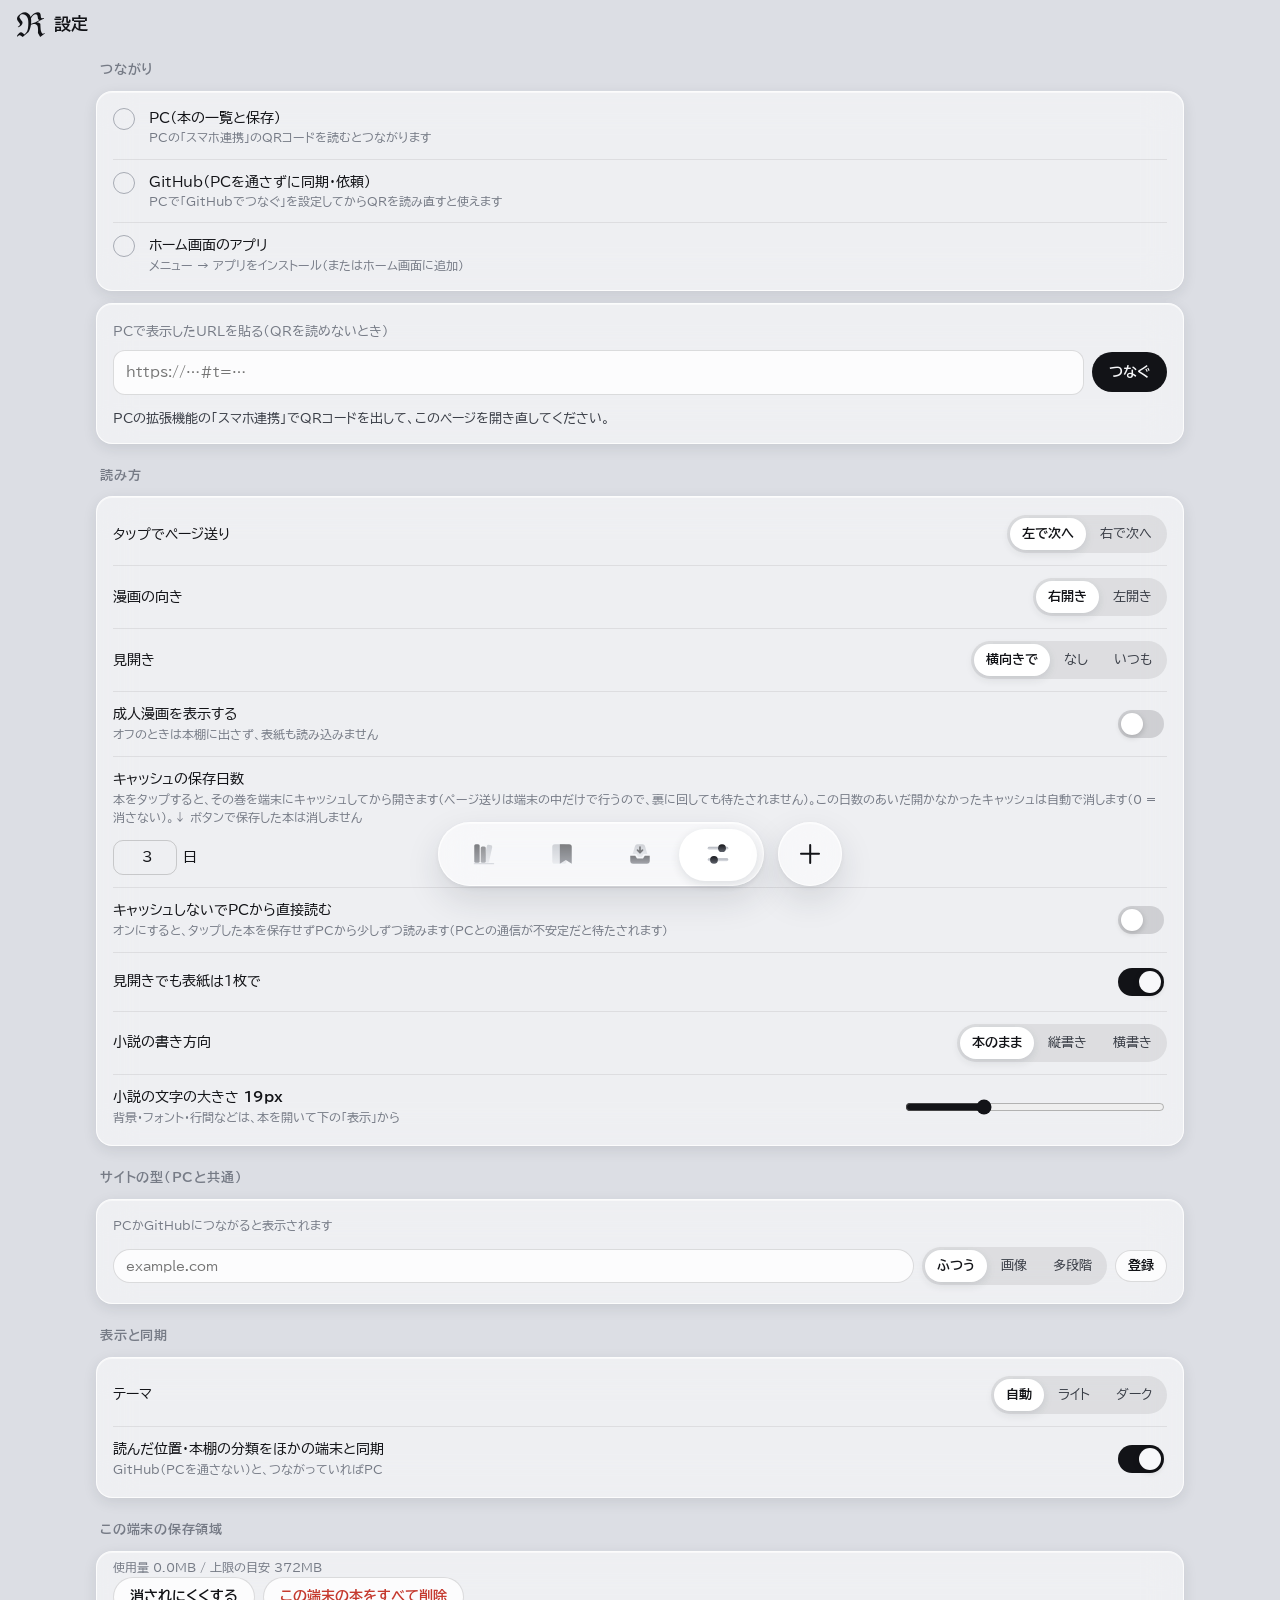
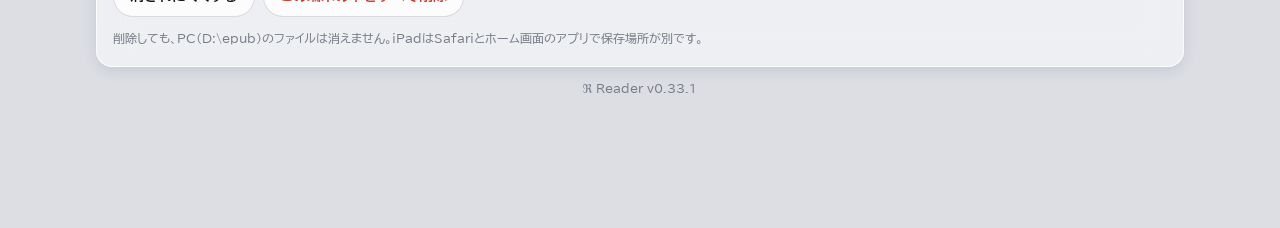
==== index.html @ 4dc04ee3 "SID Reader 0.33.1: index.html" ====
<!doctype html>
<html lang="ja">
<head>
  <meta charset="utf-8">
  <meta name="viewport" content="width=device-width,initial-scale=1,viewport-fit=cover">
  <meta name="theme-color" content="#eceef2" media="(prefers-color-scheme: light)">
  <meta name="theme-color" content="#0f1013" media="(prefers-color-scheme: dark)">
  <meta name="apple-mobile-web-app-capable" content="yes">
  <meta name="mobile-web-app-capable" content="yes">
  <meta name="apple-mobile-web-app-status-bar-style" content="default">
  <meta name="apple-mobile-web-app-title" content="ℜ">
  <title>ℜ Reader</title>
  <link rel="manifest" href="manifest.webmanifest">
  <link rel="icon" href="icon.svg" type="image/svg+xml">
  <link rel="apple-touch-icon" href="icon-180.png">
  <link rel="preconnect" href="https://fonts.googleapis.com">
  <link rel="preconnect" href="https://fonts.gstatic.com" crossorigin>
  <link rel="stylesheet" href="https://fonts.googleapis.com/css2?family=BIZ+UDPGothic:wght@400;700&display=swap">
  <link rel="stylesheet" href="app.css?v=0.33.1">
</head>
<body>
  <svg width="0" height="0" style="position:absolute" aria-hidden="true">
    <defs>
      <linearGradient id="gInk" x1="0" y1="0" x2="0" y2="1"><stop offset="0" style="stop-color:var(--ico-a)"/><stop offset="1" style="stop-color:var(--ico-b)"/></linearGradient>
      <linearGradient id="gSoft" x1="0" y1="0" x2="0" y2="1"><stop offset="0" style="stop-color:var(--ico-c)"/><stop offset="1" style="stop-color:var(--ico-d)"/></linearGradient>
      <symbol id="mark" viewBox="0 -40 860 760"><path transform="translate(0 686) scale(1 -1)" fill="currentColor" d="M676 463 547 388C502 381 453 359 432 348C435 382 435 418 435 451C435 464 431 507 430 512C452 550 471 576 496 600C513 618 540 628 565 628C583 628 599 617 607 601C616 585 622 567 623 548C625 523 632 486 639 479C649 469 663 464 676 463ZM826 74V90C806 82 772 69 767 69C755 69 748 81 741 91C729 111 721 132 714 154C705 181 701 285 698 351C672 373 647 388 596 388C631 416 684 445 719 463C746 477 777 493 806 504L799 517C787 515 774 513 761 513C722 513 717 527 714 541C710 558 711 575 709 591C706 615 702 642 687 660C673 677 651 686 629 686C569 686 516 654 474 612C456 594 438 573 422 553L418 548C409 573 397 597 382 615C352 652 309 686 263 686C170 686 104 624 80 600C52 572 29 542 29 502C29 464 47 440 70 412L101 369C107 361 114 352 114 342C114 327 109 315 99 303C86 287 68 271 50 261L65 250C97 266 134 287 156 312C174 332 188 355 188 384C188 394 181 411 175 422C165 439 146 462 135 476C120 493 99 524 99 536C99 558 101 578 117 593C140 616 156 623 196 623C243 623 288 590 314 551C353 494 354 414 354 367C354 320 350 274 344 228C339 197 334 166 320 138C301 100 273 72 238 48C224 63 210 76 192 89C178 99 156 106 144 106C121 106 104 92 88 78C61 55 43 25 27 0L38 -16C56 8 80 26 111 26C132 26 170 -5 192 -27C247 19 304 74 360 119C389 163 404 206 416 257C421 279 425 302 428 324C455 332 497 343 520 343C549 343 582 329 603 308C615 296 632 277 632 179C632 150 630 121 629 90L693 -27Z"/></symbol>
      <symbol id="i-shelf" viewBox="0 0 24 24"><rect x="13.2" y="3.6" width="5" height="16.4" rx="1.4" transform="rotate(12 15.7 11.8)" fill="url(#gSoft)"/><rect x="3" y="3" width="5" height="17" rx="1.4" fill="url(#gInk)"/><rect x="9" y="5" width="4.6" height="15" rx="1.4" fill="url(#gInk)" opacity=".82"/><rect x="2.5" y="20.2" width="19" height="1.6" rx=".8" fill="url(#gSoft)"/></symbol>
      <symbol id="i-cont" viewBox="0 0 24 24"><rect x="3" y="3" width="13" height="18" rx="2.4" fill="url(#gSoft)"/><path d="M10 3h8.6A2.4 2.4 0 0 1 21 5.4V21l-5.5-3.4L10 21z" fill="url(#gInk)"/></symbol>
      <symbol id="i-req" viewBox="0 0 24 24"><path d="M3 13.5h4.6l1.6 2.7h5.6l1.6-2.7H21v4.8A2.7 2.7 0 0 1 18.3 21H5.7A2.7 2.7 0 0 1 3 18.3z" fill="url(#gInk)"/><path d="M5.2 12 7.4 4.6A2.3 2.3 0 0 1 9.6 3h4.8a2.3 2.3 0 0 1 2.2 1.6l2.2 7.4h-3.5l-1.6 2.7h-3.4L8.7 12z" fill="url(#gSoft)"/><path d="M12 5.6v5.2m-2.3-2.3L12 10.8l2.3-2.3" style="stroke:var(--ico-a)" stroke-width="1.6" fill="none" stroke-linecap="round" stroke-linejoin="round"/></symbol>
      <symbol id="i-set" viewBox="0 0 24 24"><rect x="3" y="5.6" width="18" height="2.6" rx="1.3" fill="url(#gSoft)"/><rect x="3" y="15.8" width="18" height="2.6" rx="1.3" fill="url(#gSoft)"/><circle cx="15.5" cy="6.9" r="3.4" fill="url(#gInk)"/><circle cx="8.5" cy="17.1" r="3.4" fill="url(#gInk)"/></symbol>
      <symbol id="i-link" viewBox="0 0 24 24"><path d="M13.4 10.6a3.6 3.6 0 0 0-5.1 0l-3.2 3.2a3.6 3.6 0 0 0 5.1 5.1l1.2-1.2" style="stroke:var(--ico-b)" stroke-width="2.4" fill="none" stroke-linecap="round"/><path d="M10.6 13.4a3.6 3.6 0 0 0 5.1 0l3.2-3.2a3.6 3.6 0 0 0-5.1-5.1l-1.2 1.2" style="stroke:var(--ico-a)" stroke-width="2.4" fill="none" stroke-linecap="round"/></symbol>
      <symbol id="i-paste" viewBox="0 0 24 24"><rect x="4" y="4.5" width="16" height="17" rx="2.6" fill="url(#gSoft)"/><rect x="8" y="2.6" width="8" height="4" rx="1.4" fill="url(#gInk)"/><path d="M8.5 12h7M8.5 16h4.5" style="stroke:var(--ico-a)" stroke-width="1.8" stroke-linecap="round"/></symbol>
      <symbol id="i-file" viewBox="0 0 24 24"><path d="M6 2.8h7.5L19 8.3v10.5a2.4 2.4 0 0 1-2.4 2.4H6a2.4 2.4 0 0 1-2.4-2.4V5.2A2.4 2.4 0 0 1 6 2.8z" fill="url(#gSoft)"/><path d="M13.5 2.8V7a1.3 1.3 0 0 0 1.3 1.3H19z" fill="url(#gInk)"/><path d="M11.3 11.2v6m-2.6-2.6 2.6 2.6 2.6-2.6" style="stroke:var(--ico-a)" stroke-width="1.8" fill="none" stroke-linecap="round" stroke-linejoin="round"/></symbol>
      <symbol id="i-refresh" viewBox="0 0 24 24"><path d="M19.5 12a7.5 7.5 0 1 1-2.2-5.3" stroke="url(#gInk)" stroke-width="2.4" fill="none" stroke-linecap="round"/><path d="M20 3.6v5.2h-5.2z" fill="url(#gInk)"/></symbol>
      <symbol id="i-sync" viewBox="0 0 24 24"><path d="M4.5 10a7.6 7.6 0 0 1 13.4-3.2M19.5 14a7.6 7.6 0 0 1-13.4 3.2" stroke="url(#gInk)" stroke-width="2.2" fill="none" stroke-linecap="round"/><path d="M19.6 3.4v4.8h-4.8zM4.4 20.6v-4.8h4.8z" fill="url(#gSoft)"/></symbol>
      <symbol id="i-moon" viewBox="0 0 24 24"><path d="M20 14.6A8.4 8.4 0 0 1 9.4 4a8.4 8.4 0 1 0 10.6 10.6z" fill="url(#gInk)"/><circle cx="17.5" cy="5.5" r="1.4" fill="url(#gSoft)"/><circle cx="20.3" cy="9.3" r=".9" fill="url(#gSoft)"/></symbol>
      <symbol id="i-down" viewBox="0 0 24 24"><path d="M12 4v11m-4.5-4.5L12 15l4.5-4.5M5 19.5h14" stroke="currentColor" stroke-width="2" fill="none" stroke-linecap="round" stroke-linejoin="round"/></symbol>
      <symbol id="i-check" viewBox="0 0 24 24"><path d="m6 12.5 4 4 8-9" stroke="currentColor" stroke-width="2.2" fill="none" stroke-linecap="round" stroke-linejoin="round"/></symbol>
      <symbol id="i-trash" viewBox="0 0 24 24"><path d="M4.5 7h15M10 4h4M6.5 7l.9 12.1A2 2 0 0 0 9.4 21h5.2a2 2 0 0 0 2-1.9L17.5 7" stroke="currentColor" stroke-width="1.8" fill="none" stroke-linecap="round" stroke-linejoin="round"/></symbol>
      <symbol id="i-back" viewBox="0 0 24 24"><path d="M15 5 8 12l7 7" stroke="currentColor" stroke-width="2.2" fill="none" stroke-linecap="round" stroke-linejoin="round"/></symbol>
      <symbol id="i-x" viewBox="0 0 24 24"><path d="M6 6l12 12M18 6 6 18" stroke="currentColor" stroke-width="2.2" stroke-linecap="round"/></symbol>
      <symbol id="i-search" viewBox="0 0 24 24"><circle cx="10.5" cy="10.5" r="6" stroke="currentColor" stroke-width="2" fill="none"/><path d="m15 15 5 5" stroke="currentColor" stroke-width="2" stroke-linecap="round"/></symbol>
      <symbol id="i-up" viewBox="0 0 24 24"><path d="m6 14 6-6 6 6" stroke="currentColor" stroke-width="2.2" fill="none" stroke-linecap="round" stroke-linejoin="round"/></symbol>
      <symbol id="i-aa" viewBox="0 0 24 24"><path d="M3 18.5 8 5.5h1.6l5 13M4.9 14h7.8" stroke="currentColor" stroke-width="1.9" fill="none" stroke-linecap="round" stroke-linejoin="round"/><path d="M19 11.2c-2.2 0-3.4 1.2-3.4 2.9 0 1.6 1.1 2.6 2.7 2.6 1.1 0 1.9-.5 2.5-1.3v1.1M21 11.4v7" stroke="currentColor" stroke-width="1.7" fill="none" stroke-linecap="round"/></symbol>
      <symbol id="i-tag" viewBox="0 0 24 24"><path d="M3.5 12.3V4.8c0-.7.6-1.3 1.3-1.3h7.5l8.2 8.2a1.3 1.3 0 0 1 0 1.8l-7.3 7.3a1.3 1.3 0 0 1-1.8 0z" stroke="currentColor" stroke-width="1.8" fill="none" stroke-linejoin="round"/><circle cx="8.2" cy="8.2" r="1.6" fill="currentColor"/></symbol>
      <symbol id="i-dn" viewBox="0 0 24 24"><path d="m6 10 6 6 6-6" stroke="currentColor" stroke-width="2.2" fill="none" stroke-linecap="round" stroke-linejoin="round"/></symbol>
    </defs>
  </svg>

  <div class="backdrop" aria-hidden="true"></div>

  <header id="topbar" class="topbar">
    <div class="brand"><svg class="mark" aria-hidden="true"><use href="#mark"/></svg><span id="viewTitle">本棚</span></div>
    <label class="search glass" id="searchBox"><svg aria-hidden="true"><use href="#i-search"/></svg><input id="libFilter" type="search" placeholder="作品名でさがす" autocomplete="off"></label>
  </header>

  <main id="views">
    <section id="view-library" class="view">
      <div id="libNotice" class="notice hidden"></div>
      <div class="catTabs glass" id="shelfChips" role="tablist" aria-label="カテゴリ"></div>
      <div id="folderHead" class="folderHead hidden"><button id="folderBack" class="btn small" type="button"><svg><use href="#i-back"/></svg>戻る</button><div class="fhText"><small id="folderKind"></small><b id="folderName"></b></div></div>
      <div id="seriesGrid" class="libList"></div>
      <div id="libEmpty" class="empty hidden"></div>
    </section>

    <section id="view-continue" class="view hidden">
      <h2 class="h">続きを読む</h2>
      <div id="contList" class="contList"></div>
      <h2 class="h" id="savedHead">この端末に保存した本</h2>
      <div id="savedList" class="savedList"></div>
      <div id="storageInfo" class="muted small"></div>
    </section>

    <section id="view-requests" class="view hidden">
      <div id="pendingBox" class="notice hidden"></div>
      <ul id="reqList" class="reqList"></ul>
      <button id="reqAdd" class="btn primary wide" type="button">作品を追加</button>
    </section>

    <section id="view-settings" class="view hidden">
      <h2 class="h">つながり</h2>
      <ul id="connState" class="card list"></ul>
      <div class="card">
        <label class="field">PCで表示したURLを貼る（QRを読めないとき）
          <span class="row"><input id="tokenInput" type="text" autocomplete="off" spellcheck="false" placeholder="https://…#t=…"><button id="tokenSave" class="btn primary" type="button">つなぐ</button></span>
        </label>
        <div id="tokenMsg" class="msg"></div>
        <div id="homeAppBox" class="hidden">
          <p class="muted small" id="homeAppNote"></p>
          <div class="row wrap">
            <button id="pasteConnect" class="btn primary hidden" type="button">コピーしたURLでつなぐ</button>
            <button id="copyPairUrl" class="btn hidden" type="button">ホーム画面アプリ用のURLをコピー</button>
          </div>
        </div>
      </div>
      <h2 class="h">読み方</h2>
      <div class="card">
        <div class="setRow"><span>タップでページ送り</span><div class="seg" data-pref="tap"><button data-v="left" type="button">左で次へ</button><button data-v="right" type="button">右で次へ</button></div></div>
        <div class="setRow"><span>漫画の向き</span><div class="seg" data-pref="dir"><button data-v="rtl" type="button">右開き</button><button data-v="ltr" type="button">左開き</button></div></div>
        <div class="setRow"><span>見開き</span><div class="seg" data-pref="spread"><button data-v="auto" type="button">横向きで</button><button data-v="off" type="button">なし</button><button data-v="on" type="button">いつも</button></div></div>
        <label class="setRow"><span>成人漫画を表示する<small>オフのときは本棚に出さず、表紙も読み込みません</small></span><input id="prefShowAdult" type="checkbox" class="toggle"></label>
        <label class="setRow"><span>キャッシュの保存日数 <small>本をタップすると、その巻を端末にキャッシュしてから開きます（ページ送りは端末の中だけで行うので、裏に回しても待たされません）。この日数のあいだ開かなかったキャッシュは自動で消します（0 = 消さない）。↓ ボタンで保存した本は消しません</small></span><span class="numIn"><input id="prefCacheDays" type="number" min="0" max="365" step="1" inputmode="numeric"> 日</span></label>
        <label class="setRow"><span>キャッシュしないでPCから直接読む<small>オンにすると、タップした本を保存せずPCから少しずつ読みます（PCとの通信が不安定だと待たされます）</small></span><input id="prefStream" type="checkbox" class="toggle"></label>
        <label class="setRow"><span>見開きでも表紙は1枚で</span><input id="prefCoverSingle" type="checkbox" class="toggle"></label>
        <div class="setRow"><span>小説の書き方向</span><div class="seg" data-pref="wm"><button data-v="auto" type="button">本のまま</button><button data-v="vertical" type="button">縦書き</button><button data-v="horizontal" type="button">横書き</button></div></div>
        <label class="setRow"><span>小説の文字の大きさ <b id="fontSizeVal"></b><small>背景・フォント・行間などは、本を開いて下の「表示」から</small></span><input id="prefFont" type="range" min="12" max="36" step="1"></label>
      </div>
      <h2 class="h">サイトの型（PCと共通）</h2>
      <div class="card" id="siteModesCard">
        <div id="siteModesList" class="siteModesList muted small">PCかGitHubにつながると表示されます</div>
        <div class="row smAdd">
          <input id="smHost" type="text" class="folderInput" placeholder="example.com" autocomplete="off" spellcheck="false">
          <div class="seg" id="smNew"><button data-v="normal" type="button" class="on">ふつう</button><button data-v="gallery" type="button">画像</button><button data-v="chain" type="button">多段階</button></div>
          <button id="smAdd" class="btn small" type="button">登録</button>
        </div>
      </div>
      <h2 class="h">表示と同期</h2>
      <div class="card">
        <div class="setRow"><span>テーマ</span><div class="seg" data-pref="theme"><button data-v="auto" type="button">自動</button><button data-v="light" type="button">ライト</button><button data-v="dark" type="button">ダーク</button></div></div>
        <label class="setRow"><span>読んだ位置・本棚の分類をほかの端末と同期<small>GitHub（PCを通さない）と、つながっていればPC</small></span><input id="prefSync" type="checkbox" class="toggle"></label>
      </div>
      <h2 class="h">この端末の保存領域</h2>
      <div class="card">
        <div id="storageDetail" class="muted small"></div>
        <div id="nativeStorage" class="muted small hidden"></div>
        <div class="row wrap">
          <button id="persistBtn" class="btn" type="button">消されにくくする</button>
          <button id="installBtn" class="btn hidden" type="button">アプリにする</button>
          <button id="clearAll" class="btn danger" type="button">この端末の本をすべて削除</button>
        </div>
        <p class="muted small">削除しても、PC（D:\epub）のファイルは消えません。iPadはSafariとホーム画面のアプリで保存場所が別です。</p>
      </div>
      <p id="appVersion" class="muted small center"></p>
    </section>
  </main>

  <nav id="dock" class="dock" aria-label="画面">
    <div class="pill glass" id="pill">
      <span class="pillInd" id="pillInd" aria-hidden="true"></span>
      <button class="tab" data-view="library" type="button" aria-label="本棚" title="本棚"><svg><use href="#i-shelf"/></svg></button>
      <button class="tab" data-view="continue" type="button" aria-label="続き" title="続き"><svg><use href="#i-cont"/></svg></button>
      <button class="tab" data-view="requests" type="button" aria-label="依頼" title="依頼"><svg><use href="#i-req"/></svg><i class="dot hidden" id="reqDot"></i></button>
      <button class="tab" data-view="settings" type="button" aria-label="設定" title="設定"><svg><use href="#i-set"/></svg><i class="dot warn hidden" id="setDot"></i></button>
    </div>
    <div class="fabWrap">
      <div id="fabMenu" class="fabMenu glass" aria-hidden="true">
        <button data-act="add" type="button"><svg><use href="#i-link"/></svg><span>URLで追加</span></button>
        <button data-act="paste" type="button"><svg><use href="#i-paste"/></svg><span>貼り付け</span></button>
        <button data-act="file" type="button"><svg><use href="#i-file"/></svg><span>ファイル</span></button>
        <button data-act="reload" type="button"><svg><use href="#i-refresh"/></svg><span>一覧を更新</span></button>
        <button data-act="sync" type="button"><svg><use href="#i-sync"/></svg><span>今すぐ同期</span></button>
        <button data-act="theme" type="button"><svg><use href="#i-moon"/></svg><span>ダーク</span></button>
      </div>
      <button id="fab" class="fab glass" type="button" aria-label="メニュー" aria-expanded="false"><span class="plus" aria-hidden="true"></span></button>
    </div>
  </nav>
  <input id="importFile" type="file" accept=".epub,application/epub+zip" multiple hidden>

  <!-- 作品の詳細 / 追加（下から出るシート） -->
  <div id="scrim" class="scrim hidden"></div>
  <section id="seriesSheet" class="sheet glass hidden" aria-modal="true" role="dialog" aria-labelledby="ssTitle">
    <div class="grab" aria-hidden="true"></div>
    <div class="ssHead">
      <div class="ssCover" id="ssCover"></div>
      <div class="ssInfo">
        <div class="ssShelf" id="ssShelf"></div>
        <h3 id="ssTitle"></h3>
        <div class="muted small" id="ssMeta"></div>
        <div class="row wrap">
          <button id="ssSaveAll" class="btn primary small" type="button"><svg><use href="#i-down"/></svg>全部保存</button>
          <button id="ssDelAll" class="btn small" type="button"><svg><use href="#i-trash"/></svg>端末から削除</button>
          <button id="ssMetaBtn" class="btn small" type="button"><svg><use href="#i-tag"/></svg>分類</button>
        </div>
      </div>
      <button class="iconBtn sheetClose" type="button" aria-label="閉じる"><svg><use href="#i-x"/></svg></button>
    </div>
    <ul id="ssList" class="volList"></ul>
  </section>

  <!-- v0.24: 分類（長押しで出る） -->
  <section id="metaSheet" class="sheet glass hidden" aria-modal="true" role="dialog" aria-labelledby="msTitle">
    <div class="grab" aria-hidden="true"></div>
    <div class="sheetHead"><div class="msHead"><h3 id="msTitle"></h3><small id="msSub" class="muted"></small></div><button class="iconBtn sheetClose" type="button" aria-label="閉じる"><svg><use href="#i-x"/></svg></button></div>
    <div class="addBody">
      <div class="field">カテゴリ（押すとすぐ移します）
        <div class="seg wide catSeg" id="msCat">
          <button data-v="manga" type="button">漫画</button><button data-v="novel" type="button">小説</button><button data-v="amanga" type="button">成人漫画</button><button data-v="anovel" type="button">成人小説</button><button data-v="none" type="button">未分類</button>
        </div>
      </div>
      <label class="field">シリーズ（同じ名前の作品を1つにまとめます）
        <span class="row"><input id="msSeries" type="text" list="dlSeries" autocomplete="off"><button id="msSeriesClr" class="btn small" type="button">外す</button></span>
      </label>
      <label class="field">作者（シリーズ以外の本を作者でまとめます）
        <span class="row"><input id="msAuthor" type="text" list="dlAuthor" autocomplete="off"><button id="msAuthorClr" class="btn small" type="button">外す</button></span>
      </label>
      <div class="row wrap msActs" id="msActs"></div>
    </div>
    <div class="sheetFoot"><button id="msDone" class="btn primary grow" type="button">完了</button></div>
  </section>
  <datalist id="dlSeries"></datalist><datalist id="dlAuthor"></datalist>
  <div id="selBar" class="selBar glass hidden">
    <span id="selCount" class="grow"></span>
    <button id="selAll" class="btn small" type="button">このタブを全部</button>
    <button id="selApply" class="btn small primary" type="button">分類する</button>
    <button id="selCancel" class="iconBtn" type="button" aria-label="やめる"><svg><use href="#i-x"/></svg></button>
  </div>

  <section id="addSheet" class="sheet glass hidden" aria-modal="true" role="dialog" aria-labelledby="addTitle">
    <div class="grab" aria-hidden="true"></div>
    <div class="sheetHead"><h3 id="addTitle">作品を追加</h3><button class="iconBtn sheetClose" type="button" aria-label="閉じる"><svg><use href="#i-x"/></svg></button></div>
    <div class="addBody">
      <div class="field">一覧ページのURL
        <div class="row"><textarea id="addUrl" rows="2" placeholder="https://…（共有された文章のままでも大丈夫）"></textarea></div>
        <div class="row"><button id="pasteBtn" class="btn small" type="button"><svg><use href="#i-paste"/></svg>貼り付け</button><span class="grow"></span><span id="addConn" class="muted small"></span></div>
      </div>
      <div class="field">サイトの型
        <div class="seg wide" id="modeSeg">
          <button data-v="" type="button" class="on">自動<em>登録どおり</em></button>
          <button data-v="normal" type="button">ふつう<em>一覧→話</em></button>
          <button data-v="gallery" type="button">画像ページ<em>1冊に</em></button>
          <button data-v="chain" type="button">多段階<em>話→押す…</em></button>
        </div>
        <div class="muted small" id="modeHint">サイトごとに登録した型を使います（登録が無ければふつう）。</div>
        <label class="row small hidden" id="rememberRow"><input id="rememberMode" type="checkbox" class="toggle"><span>このサイトの型として覚える</span></label>
      </div>
      <label class="field">表紙の画像URL（任意）
        <input id="addCoverUrl" type="text" inputmode="url" autocomplete="off" spellcheck="false" placeholder="https://…（空欄なら一覧の画像か1ページ目）">
      </label>
      <div class="field">送り先
        <div class="row wrap">
          <label class="chip check"><input id="addKindle" type="checkbox"><span>Send to Kindle</span></label>
          <label class="chip check"><input id="addDrive" type="checkbox"><span>Google ドライブ</span></label>
        </div>
      </div>
      <div id="pickBox" class="pickBox hidden">
        <div class="pickHead">
          <input id="pickTitle" type="text" class="titleInput" aria-label="作品名">
          <input id="pickAuthor" type="text" class="authorInput" aria-label="作者" placeholder="作者（ページから読みます・直せます）">
          <div class="pickStats" id="pickStats"></div>
          <div class="row wrap hidden" id="galMethodRow">
            <span class="muted small">取り方</span>
            <select id="pickGalMethod" class="selSmall">
              <option value="">PCの設定どおり</option>
              <option value="open">1ページずつ開く（確実）</option>
              <option value="fetch">ページを開かずに読む（速い）</option>
              <option value="next">1ページ目から「次へ」で進む</option>
              <option value="tap">1ページ目から右タップで次々に（速い）</option>
            </select>
          </div>
          <div class="row wrap decRow" id="decRow">
            <span class="muted small">小数話</span>
            <div class="seg" id="decSeg"><button data-v="default" type="button" class="on">既定</button><button data-v="integer" type="button">整数話だけ</button><button data-v="all" type="button">含める</button></div>
          </div>
          <div class="row wrap">
            <button class="btn small" data-sel="new" type="button">新しい話だけ</button>
            <button class="btn small" data-sel="all" type="button" title="押すたびに 全部選ぶ ⇔ 全部外す">すべて</button>
            <button class="btn small" id="pickRange" type="button" title="選びたい範囲のいちばん上といちばん下をチェックしてから押すと、その間も全部選びます">間も選ぶ</button>
          </div>
        </div>
        <ol id="pickList" class="pickList"></ol>
      </div>
      <div id="addMsg" class="msg"></div>
    </div>
    <div class="sheetFoot">
      <button id="previewBtn" class="btn" type="button">話を選ぶ</button>
      <button id="addSubmit" class="btn primary grow" type="button">PCへ送る</button>
    </div>
  </section>

  <div id="reader" class="reader hidden" aria-hidden="true">
    <div id="stage" class="stage">
      <img id="pgA" alt="" draggable="false">
      <img id="pgB" alt="" draggable="false">
    </div>
    <iframe id="textFrame" class="textFrame hidden" title="本文" sandbox="allow-same-origin"></iframe>
    <div id="tapLayer" class="tapLayer"></div>
    <div id="rLoading" class="rLoading hidden"><span class="spin"></span></div>
    <div id="rTop" class="rbar rTop glass hidden">
      <button id="rBack" class="iconBtn" type="button" aria-label="本棚へ"><svg><use href="#i-back"/></svg></button>
      <div class="rTitle" id="rTitle"></div>
      <div class="rPage" id="rPage"></div>
    </div>
    <div id="rBottom" class="rbar rBottom glass hidden">
      <input id="rSlider" type="range" min="1" max="1" value="1" aria-label="ページ">
      <div class="rTools">
        <button id="rSpread" class="rTool" type="button">見開き</button>
        <button id="rDir" class="rTool" type="button">右開き</button>
        <button id="rWm" class="rTool hidden" type="button">縦書き</button>
        <button id="rAa" class="rTool strong" type="button" aria-expanded="false"><svg><use href="#i-aa"/></svg><span>表示</span></button>
        <button id="rFull" class="rTool" type="button">全画面</button>
      </div>
    </div>
    <!-- v0.24: 表示の設定（小説: 背景・フォント・文字の大きさ・行間・余白・書き方向 ／ 漫画: 見開き・向き・背景） -->
    <div id="rPanel" class="rPanel glass hidden" role="dialog" aria-label="表示の設定">
      <div class="rpSec textOnly">
        <div class="rpLbl">背景</div>
        <div class="swatches" id="rpBg"></div>
      </div>
      <div class="rpSec textOnly">
        <div class="rpLbl">フォント</div>
        <div class="fontList" id="rpFont"></div>
      </div>
      <div class="rpSec textOnly">
        <div class="rpRow"><span class="rpLbl">文字の大きさ</span><b id="rpSizeV"></b></div>
        <div class="rpSlide"><span class="aS">A</span><input id="rpSize" type="range" min="12" max="36" step="1"><span class="aL">A</span></div>
      </div>
      <div class="rpSec textOnly">
        <div class="rpRow"><span class="rpLbl">行間</span><b id="rpLhV"></b></div>
        <input id="rpLh" type="range" min="1.3" max="2.6" step="0.05">
      </div>
      <div class="rpSec textOnly">
        <div class="rpRow"><span class="rpLbl">余白</span><b id="rpPadV"></b></div>
        <input id="rpPad" type="range" min="0.3" max="2.4" step="0.1">
      </div>
      <div class="rpSec textOnly">
        <div class="rpLbl">書き方向</div>
        <div class="seg wide" id="rpWm"><button data-v="auto" type="button">本のまま</button><button data-v="vertical" type="button">縦書き</button><button data-v="horizontal" type="button">横書き</button></div>
      </div>
      <div class="rpSec textOnly">
        <div class="rpRow"><span class="rpLbl">文字の太さ</span><div class="seg" id="rpWeight"><button data-v="300" type="button">細</button><button data-v="400" type="button">標準</button><button data-v="600" type="button">太</button></div></div>
        <label class="rpRow"><span class="rpLbl">両端そろえ</span><input id="rpJustify" type="checkbox" class="toggle"></label>
        <label class="rpRow"><span class="rpLbl">本のフォント・色を使わない</span><input id="rpOverride" type="checkbox" class="toggle"></label>
      </div>
      <div class="rpSec mangaOnly">
        <div class="rpLbl">見開き</div>
        <div class="seg wide" id="rpSpread"><button data-v="auto" type="button">横向きで</button><button data-v="off" type="button">なし</button><button data-v="on" type="button">いつも</button></div>
      </div>
      <div class="rpSec mangaOnly">
        <div class="rpLbl">ページの向き</div>
        <div class="seg wide" id="rpDir"><button data-v="rtl" type="button">右開き（日本の漫画）</button><button data-v="ltr" type="button">左開き</button></div>
      </div>
      <div class="rpSec mangaOnly">
        <div class="rpLbl">まわりの色</div>
        <div class="seg wide" id="rpMbg"><button data-v="auto" type="button">テーマ</button><button data-v="black" type="button">黒</button><button data-v="white" type="button">白</button></div>
      </div>
      <div class="rpSec">
        <div class="rpLbl">タップで次へ</div>
        <div class="seg wide" id="rpTap"><button data-v="left" type="button">左をタップ</button><button data-v="right" type="button">右をタップ</button></div>
      </div>
    </div>
  </div>

  <div id="dlOverlay" class="dlOverlay hidden" role="dialog" aria-label="読み込み中">
    <div class="dlBox glass">
      <div class="dlHead">端末に読み込んでいます</div>
      <div id="dlOvTitle" class="dlTitle"></div>
      <div class="dlTrack"><i id="dlOvBar"></i></div>
      <div class="dlFoot"><span id="dlOvPct">0%</span><button id="dlOvClose" class="btn" type="button">裏で続ける</button></div>
    </div>
  </div>
  <div id="toast" class="toast glass hidden" role="status" aria-live="polite"></div>
  <script src="app.js?v=0.33.1"></script>
</body>
</html>
---- app.css ----
/* ℜ Reader v0.21 — ガラスの質感・ライト/ダーク */
:root {
  color-scheme: light;
  --bg1: #f7f8fa; --bg2: #dcdee4; --bg3: #e9eaee;
  --ink: #121317; --ink2: #3a3e47; --mute: #767b86; --faint: #a6aab3;
  --line: rgba(18, 19, 23, .08); --line2: rgba(18, 19, 23, .14);
  --glass: rgba(255, 255, 255, .52); --glass-hi: rgba(255, 255, 255, .8); --glass-brd: rgba(255, 255, 255, .78);
  --glass-in: rgba(255, 255, 255, .55);
  --tile: rgba(236, 237, 241, .82);
  --shadow: 0 14px 34px rgba(34, 38, 52, .13), 0 2px 6px rgba(34, 38, 52, .06);
  --shadow-s: 0 4px 14px rgba(34, 38, 52, .1);
  --ind: #ffffff; --ind-shadow: 0 3px 10px rgba(34, 38, 52, .12);
  --ico-a: #18191d; --ico-b: #5e626b; --ico-c: #aeb2ba; --ico-d: #dfe1e6;
  --ok: #2b8a57; --warn: #b5751d; --bad: #c53a2f;
  --paper: #f3f1ec; --reader-bg: #f4f4f2;
  --r: 16px; --r-s: 11px;
  --font: "BIZ UDPGothic", "Hiragino Sans", "Yu Gothic UI", "Noto Sans JP", system-ui, sans-serif;
  --ease: cubic-bezier(.22, .8, .24, 1);
  --spring: cubic-bezier(.34, 1.36, .5, 1);
  --safe-b: env(safe-area-inset-bottom, 0px);
  --safe-t: env(safe-area-inset-top, 0px);
}
@media (prefers-color-scheme: dark) {
  :root:not([data-theme="light"]) {
    color-scheme: dark;
    --bg1: #1a1b20; --bg2: #08090b; --bg3: #121317;
    --ink: #eff1f5; --ink2: #c7cad1; --mute: #8e939e; --faint: #5d616b;
    --line: rgba(255, 255, 255, .07); --line2: rgba(255, 255, 255, .13);
    --glass: rgba(38, 40, 46, .5); --glass-hi: rgba(48, 50, 57, .82); --glass-brd: rgba(255, 255, 255, .09);
    --glass-in: rgba(255, 255, 255, .06);
    --tile: rgba(255, 255, 255, .06);
    --shadow: 0 16px 38px rgba(0, 0, 0, .45), 0 2px 6px rgba(0, 0, 0, .3);
    --shadow-s: 0 4px 14px rgba(0, 0, 0, .35);
    --ind: rgba(255, 255, 255, .14); --ind-shadow: inset 0 1px 0 rgba(255, 255, 255, .12);
    --ico-a: #f5f6f8; --ico-b: #a7abb4; --ico-c: #6d717b; --ico-d: #3c3f47;
    --ok: #5fcf92; --warn: #e7a84f; --bad: #ff7b6e;
    --paper: #16171a; --reader-bg: #0c0c0d;
  }
}
:root[data-theme="dark"] {
  color-scheme: dark;
  --bg1: #1a1b20; --bg2: #08090b; --bg3: #121317;
  --ink: #eff1f5; --ink2: #c7cad1; --mute: #8e939e; --faint: #5d616b;
  --line: rgba(255, 255, 255, .07); --line2: rgba(255, 255, 255, .13);
  --glass: rgba(38, 40, 46, .5); --glass-hi: rgba(48, 50, 57, .82); --glass-brd: rgba(255, 255, 255, .09);
  --glass-in: rgba(255, 255, 255, .06);
  --tile: rgba(255, 255, 255, .06);
  --shadow: 0 16px 38px rgba(0, 0, 0, .45), 0 2px 6px rgba(0, 0, 0, .3);
  --shadow-s: 0 4px 14px rgba(0, 0, 0, .35);
  --ind: rgba(255, 255, 255, .14); --ind-shadow: inset 0 1px 0 rgba(255, 255, 255, .12);
  --ico-a: #f5f6f8; --ico-b: #a7abb4; --ico-c: #6d717b; --ico-d: #3c3f47;
  --ok: #5fcf92; --warn: #e7a84f; --bad: #ff7b6e;
  --paper: #16171a; --reader-bg: #0c0c0d;
}

* { box-sizing: border-box; -webkit-tap-highlight-color: transparent; }
html { background: var(--bg2); }
body {
  margin: 0; min-height: 100vh; color: var(--ink); background: var(--bg2);
  font: 14px/1.6 var(--font); font-feature-settings: "palt" 1;
  padding-bottom: calc(118px + var(--safe-b));
  -webkit-font-smoothing: antialiased;
}
.backdrop {
  position: fixed; inset: 0; z-index: -1; pointer-events: none;
  background:
    radial-gradient(120% 70% at 30% -10%, var(--bg1) 0%, transparent 62%),
    radial-gradient(90% 60% at 100% 110%, var(--bg3) 0%, transparent 60%),
    linear-gradient(180deg, var(--bg1) 0%, var(--bg2) 100%);
}
button, input, select, textarea { font: inherit; color: inherit; }
svg { width: 20px; height: 20px; flex: none; }
.hidden { display: none !important; }
.muted { color: var(--mute); }
.small { font-size: 12px; }
.center { text-align: center; }
.grow { flex: 1 1 auto; }
.row { display: flex; gap: 8px; align-items: center; }
.row.wrap { flex-wrap: wrap; }
.row.center { justify-content: center; }

.glass {
  background: var(--glass);
  -webkit-backdrop-filter: blur(22px) saturate(1.5);
  backdrop-filter: blur(22px) saturate(1.5);
  border: 1px solid var(--glass-brd);
  box-shadow: var(--shadow), inset 0 1px 0 var(--glass-in);
}

/* ---------- 上部 ---------- */
.topbar {
  position: sticky; top: 0; z-index: 20;
  display: flex; align-items: center; gap: 12px;
  padding: calc(10px + var(--safe-t)) 16px 10px;
  transition: transform .35s var(--ease), opacity .25s;
}
.topbar.hide { transform: translateY(-110%); opacity: 0; pointer-events: none; }
.topbar::before {
  content: ""; position: absolute; inset: 0; z-index: -1; opacity: 0; transition: opacity .25s;
  background: linear-gradient(180deg, var(--bg1) 30%, transparent);
}
.topbar.scrolled::before { opacity: .92; }
.brand { display: flex; align-items: center; gap: 8px; font-weight: 700; font-size: 17px; letter-spacing: .02em; min-width: 0; }
.brand .mark { width: 30px; height: 28px; color: var(--ink); }
.search {
  margin-left: auto; display: flex; align-items: center; gap: 6px; height: 38px; padding: 0 12px;
  border-radius: 999px; width: min(320px, 46vw); box-shadow: var(--shadow-s), inset 0 1px 0 var(--glass-in);
}
.search svg { width: 16px; height: 16px; color: var(--mute); }
.search input { border: 0; outline: 0; background: transparent; width: 100%; min-width: 0; font-size: 13.5px; }
.search input::-webkit-search-cancel-button { filter: grayscale(1); }

main { max-width: 1120px; margin: 0 auto; padding: 4px 16px 0; }
.view { animation: viewIn .35s var(--ease); }
@keyframes viewIn { from { opacity: 0; transform: translateY(6px); } }
.h { font-size: 13px; font-weight: 700; color: var(--mute); letter-spacing: .06em; margin: 22px 4px 10px; }
.h:first-child { margin-top: 8px; }

/* ---------- 棚の切替 ---------- */
.chips { display: flex; gap: 8px; overflow-x: auto; padding: 4px 2px 12px; scrollbar-width: none; }
.chips::-webkit-scrollbar { display: none; }
.chip {
  flex: none; display: inline-flex; align-items: center; gap: 6px; height: 34px; padding: 0 14px; border-radius: 999px;
  border: 1px solid var(--line2); background: transparent; font-size: 13px; color: var(--ink2); cursor: pointer;
  transition: background .2s, color .2s, border-color .2s, box-shadow .2s;
}
.chip b { font-weight: 400; color: var(--mute); font-size: 11.5px; }
.chip.on { background: var(--ind); color: var(--ink); border-color: transparent; box-shadow: var(--shadow-s); font-weight: 700; }
.chip.check input { position: absolute; opacity: 0; pointer-events: none; }
.chip.check { position: relative; }
.chip.check:has(input:checked) { background: var(--ink); color: var(--bg1); border-color: transparent; }

/* ---------- 作品グリッド ---------- */
.seriesGrid { display: grid; grid-template-columns: repeat(auto-fill, minmax(clamp(98px, 28vw, 150px), 1fr)); gap: 20px 14px; }
.tile { all: unset; cursor: pointer; display: flex; flex-direction: column; gap: 7px; min-width: 0; position: relative; }
.tile:focus-visible .cv { outline: 2px solid var(--ink); outline-offset: 3px; }
.cv {
  position: relative; aspect-ratio: 2 / 3; border-radius: 12px; overflow: hidden; background: var(--tile);
  box-shadow: var(--shadow-s); transition: transform .3s var(--spring), box-shadow .3s;
}
.tile:active .cv { transform: scale(.97); }
@media (hover: hover) { .tile:hover .cv { transform: translateY(-3px); box-shadow: var(--shadow); } }
.cv img { width: 100%; height: 100%; object-fit: cover; display: block; }
.cv .ph {
  position: absolute; inset: 0; display: grid; place-items: center; padding: 10px; text-align: center;
  font-size: 12px; font-weight: 700; color: var(--ink2); line-height: 1.4;
  background: linear-gradient(160deg, var(--glass-hi), var(--tile));
}
.cv .ph.novel { writing-mode: vertical-rl; font-size: 14px; letter-spacing: .1em; font-family: "Hiragino Mincho ProN", "Yu Mincho", "Noto Serif JP", serif; }
.cv::after { content: ""; position: absolute; inset: 0; border-radius: inherit; box-shadow: inset 0 0 0 1px var(--line); pointer-events: none; }
.badgeSaved {
  position: absolute; right: 6px; top: 6px; min-width: 24px; height: 24px; padding: 0 6px; border-radius: 999px;
  display: grid; place-items: center; font-size: 11px; font-weight: 700; color: var(--ink);
  background: var(--glass-hi); -webkit-backdrop-filter: blur(10px); backdrop-filter: blur(10px); box-shadow: var(--shadow-s);
}
.badgeSaved svg { width: 14px; height: 14px; }
.tProg { position: absolute; left: 8px; right: 8px; bottom: 8px; height: 4px; border-radius: 4px; background: rgba(0, 0, 0, .25); overflow: hidden; }
.tProg i { display: block; height: 100%; background: #fff; border-radius: 4px; }
.tTitle { font-size: 12.5px; font-weight: 700; line-height: 1.35; display: -webkit-box; -webkit-line-clamp: 2; -webkit-box-orient: vertical; overflow: hidden; }
.tMeta { font-size: 11px; color: var(--mute); margin-top: -4px; white-space: nowrap; overflow: hidden; text-overflow: ellipsis; }
.tile.off .cv { filter: grayscale(.6); opacity: .62; }

.empty { text-align: center; padding: 48px 16px; color: var(--mute); }
.empty b { display: block; color: var(--ink); font-size: 15px; margin-bottom: 6px; }
.notice { border-radius: var(--r-s); padding: 10px 14px; margin: 4px 0 12px; font-size: 12.5px; background: var(--glass); border: 1px solid var(--glass-brd); color: var(--ink2); }
.notice.warn { border-color: color-mix(in srgb, var(--warn) 40%, transparent); }

/* ---------- 続き・保存済み ---------- */
.contList { display: grid; grid-template-columns: repeat(auto-fill, minmax(280px, 1fr)); gap: 12px; }
.contItem { all: unset; cursor: pointer; display: grid; grid-template-columns: 62px 1fr; gap: 12px; align-items: center; padding: 10px; border-radius: var(--r); }
.contItem .cv { border-radius: 8px; }
.contItem .t { font-weight: 700; font-size: 13.5px; line-height: 1.35; display: -webkit-box; -webkit-line-clamp: 2; -webkit-box-orient: vertical; overflow: hidden; }
.contItem .s { font-size: 11.5px; color: var(--mute); margin: 2px 0 7px; white-space: nowrap; overflow: hidden; text-overflow: ellipsis; }
.bar { height: 5px; border-radius: 5px; background: var(--line2); overflow: hidden; }
.bar i { display: block; height: 100%; background: var(--ink); border-radius: 5px; transition: width .4s var(--ease); }
.savedList { display: flex; flex-direction: column; gap: 2px; }
.savedRow { display: grid; grid-template-columns: 38px 1fr auto; gap: 10px; align-items: center; padding: 8px 6px; border-bottom: 1px solid var(--line); }
.savedRow .cv { border-radius: 5px; box-shadow: none; }
.savedRow .n { font-size: 13px; font-weight: 700; white-space: nowrap; overflow: hidden; text-overflow: ellipsis; }
.savedRow .m { font-size: 11px; color: var(--mute); }

/* ---------- 依頼 ---------- */
.reqList { list-style: none; margin: 0 0 16px; padding: 0; display: flex; flex-direction: column; gap: 10px; }
.reqList li { padding: 12px 14px; border-radius: var(--r); }
.reqList .t { font-weight: 700; font-size: 13.5px; word-break: break-all; display: flex; gap: 8px; align-items: baseline; }
.reqList .m { font-size: 12px; color: var(--mute); margin-top: 3px; }
.st { flex: none; font-size: 11px; font-weight: 700; padding: 1px 9px; border-radius: 999px; border: 1px solid var(--line2); color: var(--ink2); }
.st.done { color: var(--ok); border-color: currentColor; }
.st.error { color: var(--bad); border-color: currentColor; }
.st.running, .st.taken { color: var(--warn); border-color: currentColor; }

/* ---------- 設定 ---------- */
.card { border-radius: var(--r); padding: 6px 16px; background: var(--glass); border: 1px solid var(--glass-brd); box-shadow: var(--shadow-s), inset 0 1px 0 var(--glass-in); -webkit-backdrop-filter: blur(18px); backdrop-filter: blur(18px); margin-bottom: 8px; }
.card.list { list-style: none; margin: 0 0 12px; padding: 4px 16px; }
.card.list li { display: grid; grid-template-columns: 26px 1fr; gap: 10px; padding: 11px 0; border-bottom: 1px solid var(--line); align-items: start; }
.card.list li:last-child { border-bottom: 0; }
.card.list small { white-space: pre-line; display: block; color: var(--mute); font-size: 11.5px; word-break: break-all; }
.mk { width: 22px; height: 22px; border-radius: 50%; display: grid; place-items: center; font-size: 12px; font-weight: 700; border: 1.5px solid var(--faint); color: var(--faint); margin-top: 1px; }
.mk.ok { background: var(--ok); border-color: var(--ok); color: #fff; }
.mk.ng { border-color: var(--warn); color: var(--warn); }
.setRow { display: flex; align-items: center; justify-content: space-between; gap: 12px; padding: 12px 0; border-bottom: 1px solid var(--line); flex-wrap: wrap; }
.setRow:last-child { border-bottom: 0; }
.setRow > span { font-size: 13.5px; }
.setRow small { display: block; font-size: 11.5px; color: var(--mute); }
.setRow input[type=range] { flex: 1 1 160px; max-width: 260px; accent-color: var(--ink); }
.field { display: flex; flex-direction: column; gap: 8px; padding: 12px 0; font-size: 12.5px; color: var(--mute); }
.field input[type=text], .field textarea, .titleInput, .authorInput {
  width: 100%; border: 1px solid var(--line2); border-radius: 12px; padding: 10px 12px; background: var(--glass-hi);
  color: var(--ink); outline: none; resize: vertical; font-size: 14px;
}
.field input:focus, .field textarea:focus, .titleInput:focus { border-color: var(--ink2); }
.msg { min-height: 1.4em; font-size: 12.5px; color: var(--ink2); padding: 2px 0 8px; white-space: pre-wrap; }
.seg { display: inline-flex; padding: 3px; gap: 2px; border-radius: 999px; background: var(--line); }
.seg button { border: 0; background: transparent; border-radius: 999px; padding: 6px 12px; font-size: 12.5px; color: var(--ink2); cursor: pointer; white-space: nowrap; transition: background .2s, box-shadow .2s, color .2s; }
.seg button.on { background: var(--ind); color: var(--ink); font-weight: 700; box-shadow: var(--ind-shadow); }
.seg button:disabled { opacity: .5; cursor: not-allowed; }
.seg button em { font-style: normal; font-size: 10px; margin-left: 4px; color: var(--mute); }
.seg.wide { display: flex; flex-wrap: wrap; border-radius: 16px; }
.seg.wide { flex-wrap: nowrap; }
.seg.wide button { flex: 1 1 0; border-radius: 13px; padding: 7px 4px; display: flex; flex-direction: column; align-items: center; line-height: 1.3; white-space: normal; }
.seg.wide button em { margin: 0; }
.toggle { appearance: none; -webkit-appearance: none; width: 46px; height: 28px; border-radius: 999px; background: var(--line2); position: relative; cursor: pointer; transition: background .2s; flex: none; }
.toggle::after { content: ""; position: absolute; left: 3px; top: 3px; width: 22px; height: 22px; border-radius: 50%; background: #fff; box-shadow: 0 2px 6px rgba(0, 0, 0, .2); transition: transform .3s var(--spring); }
.toggle:checked { background: var(--ink); }
.toggle:checked::after { transform: translateX(18px); background: var(--bg1); }

/* ---------- ボタン ---------- */
.btn {
  white-space: nowrap; flex: none;
  display: inline-flex; align-items: center; justify-content: center; gap: 6px; height: 40px; padding: 0 16px; border-radius: 999px;
  border: 1px solid var(--line2); background: var(--glass-hi); color: var(--ink); font-size: 13.5px; font-weight: 700; cursor: pointer;
  transition: transform .2s var(--spring), background .2s, opacity .2s;
}
.btn:active { transform: scale(.96); }
.btn svg { width: 16px; height: 16px; }
.btn.small { height: 32px; padding: 0 12px; font-size: 12.5px; }
.btn.primary { background: var(--ink); color: var(--bg1); border-color: transparent; }
.btn.danger { color: var(--bad); }
.btn.wide { width: 100%; }
.btn:disabled { opacity: .45; cursor: not-allowed; }
.iconBtn { width: 38px; height: 38px; border-radius: 50%; border: 0; background: transparent; display: grid; place-items: center; cursor: pointer; color: var(--ink); }
.iconBtn:active { background: var(--line); }

/* ---------- 下のドック（ピル + ＋） ---------- */
.dock {
  position: fixed; left: 0; right: 0; bottom: calc(14px + var(--safe-b)); z-index: 40;
  display: flex; justify-content: center; align-items: flex-end; gap: 14px; pointer-events: none;
  transition: transform .4s var(--ease), opacity .3s;
}
.dock > * { pointer-events: auto; }
.dock.hide { transform: translateY(140%); opacity: 0; }
.pill {
  position: relative; display: flex; align-items: center; height: 64px; padding: 6px; border-radius: 999px;
  transition: transform .45s var(--spring), opacity .25s var(--ease), filter .3s;
  transform-origin: 70% 100%;
}
.tab {
  position: relative; z-index: 1; width: clamp(58px, 17vw, 78px); height: 52px; border: 0; background: transparent; border-radius: 999px;
  display: grid; place-items: center; cursor: pointer; transition: transform .25s var(--spring);
}
.tab svg { width: 26px; height: 26px; transition: transform .35s var(--spring), opacity .2s; opacity: .55; }
.tab.on svg { opacity: 1; transform: scale(1.06); }
.tab:active svg { transform: scale(.88); }
.tab .dot { position: absolute; top: 11px; right: calc(50% - 18px); width: 8px; height: 8px; border-radius: 50%; background: var(--ink); box-shadow: 0 0 0 2px var(--glass-hi); }
.tab .dot.warn { background: var(--warn); }
.pillInd {
  position: absolute; z-index: 0; top: 6px; left: 6px; height: 52px; border-radius: 999px; background: var(--ind); box-shadow: var(--ind-shadow);
  transition: transform .45s var(--spring), width .45s var(--spring);
}
.fabWrap { position: relative; width: 64px; height: 64px; }
.fab {
  position: absolute; inset: 0; width: 64px; height: 64px; border-radius: 50%; cursor: pointer; display: grid; place-items: center;
  transition: transform .45s var(--spring), background .3s;
}
.fab:active { transform: scale(.92); }
.plus { position: relative; width: 20px; height: 20px; transition: transform .45s var(--spring); }
.plus::before, .plus::after { content: ""; position: absolute; left: 50%; top: 50%; width: 20px; height: 2.4px; border-radius: 2px; background: var(--ink); transform: translate(-50%, -50%); }
.plus::after { transform: translate(-50%, -50%) rotate(90deg); }
.dock.open .plus { transform: rotate(135deg); }
.dock.open .fab { background: var(--glass-hi); }
.dock.open .pill { transform: scale(.82) translateY(10px); opacity: 0; filter: blur(6px); pointer-events: none; }
.fabMenu {
  position: absolute; right: calc(100% + 14px); bottom: 0; width: min(330px, calc(100vw - 112px));
  display: grid; grid-template-columns: repeat(3, 1fr); gap: 8px; padding: 10px; border-radius: 26px;
  transform-origin: 100% 100%; transform: scale(.35) translate(30%, 10%); opacity: 0; pointer-events: none; filter: blur(8px);
  transition: transform .5s var(--spring), opacity .25s var(--ease), filter .35s var(--ease);
}
.dock.open .fabMenu { transform: none; opacity: 1; pointer-events: auto; filter: none; }
.fabMenu button {
  border: 0; border-radius: 17px; background: var(--tile); display: flex; flex-direction: column; align-items: center; justify-content: center; gap: 6px;
  height: 76px; cursor: pointer; font-size: 11.5px; color: var(--ink); box-shadow: inset 0 1px 0 var(--glass-in);
  opacity: 0; transform: translateY(8px) scale(.94); transition: opacity .3s var(--ease), transform .45s var(--spring), background .2s;
}
.fabMenu button svg { width: 24px; height: 24px; }
.dock.open .fabMenu button { opacity: 1; transform: none; }
.dock.open .fabMenu button:nth-child(1) { transition-delay: .03s; }
.dock.open .fabMenu button:nth-child(2) { transition-delay: .06s; }
.dock.open .fabMenu button:nth-child(3) { transition-delay: .09s; }
.dock.open .fabMenu button:nth-child(4) { transition-delay: .12s; }
.dock.open .fabMenu button:nth-child(5) { transition-delay: .15s; }
.dock.open .fabMenu button:nth-child(6) { transition-delay: .18s; }
.fabMenu button:active { transform: scale(.94); }

/* ---------- シート ---------- */
.scrim { position: fixed; inset: 0; z-index: 50; background: rgba(10, 11, 14, .32); animation: fade .3s var(--ease); }
@keyframes fade { from { opacity: 0; } }
.sheet {
  position: fixed; z-index: 60; left: 0; right: 0; bottom: 0; max-height: 90vh; display: flex; flex-direction: column;
  border-radius: 26px 26px 0 0; background: var(--glass-hi); padding: 6px 0 calc(10px + var(--safe-b));
  animation: sheetIn .45s var(--ease);
}
@keyframes sheetIn { from { transform: translateY(100%); } }
.sheet.closing { animation: sheetOut .28s var(--ease) forwards; }
@keyframes sheetOut { to { transform: translateY(100%); } }
@media (min-width: 760px) {
  .sheet { left: 50%; right: auto; bottom: 50%; width: 640px; max-height: 84vh; border-radius: 26px; transform: translate(-50%, 50%); animation: dlgIn .4s var(--spring); }
  .sheet.closing { animation: dlgOut .2s var(--ease) forwards; }
  @keyframes dlgIn { from { opacity: 0; transform: translate(-50%, 54%) scale(.96); } }
  @keyframes dlgOut { to { opacity: 0; transform: translate(-50%, 54%) scale(.96); } }
  .grab { display: none; }
}
.grab { width: 40px; height: 5px; border-radius: 5px; background: var(--line2); margin: 4px auto 6px; flex: none; }
.sheetHead { display: flex; align-items: center; padding: 4px 12px 4px 20px; }
.sheetHead h3 { margin: 0; font-size: 16px; flex: 1; }
.sheetClose { margin-left: auto; }
.ssHead { position: relative; display: grid; grid-template-columns: 92px 1fr; gap: 14px; padding: 8px 16px 14px 18px; border-bottom: 1px solid var(--line); }
.ssHead .sheetClose { position: absolute; right: 8px; top: 0; }
.ssCover .cv { width: 92px; }
.ssInfo { min-width: 0; padding-right: 30px; }
.ssShelf { font-size: 11px; color: var(--mute); letter-spacing: .05em; }
.ssInfo h3 { margin: 2px 0 2px; font-size: 16.5px; line-height: 1.35; }
.ssInfo .row { margin-top: 10px; }
.volList { list-style: none; margin: 0; padding: 4px 8px 4px 14px; overflow-y: auto; overscroll-behavior: contain; }
.vol { display: grid; grid-template-columns: 1fr auto; gap: 10px; align-items: center; padding: 10px 6px; border-bottom: 1px solid var(--line); cursor: pointer; border-radius: 10px; }
.vol:active { background: var(--line); }
.vol .n { font-weight: 700; font-size: 13.5px; display: flex; gap: 8px; align-items: baseline; min-width: 0; }
.vol .n span { white-space: nowrap; overflow: hidden; text-overflow: ellipsis; }
.vol .n .no { flex: none; font-variant-numeric: tabular-nums; color: var(--mute); font-weight: 400; font-size: 12px; }
.vol .m { font-size: 11.5px; color: var(--mute); }
.vol .bar { margin-top: 5px; height: 3px; }
.vol.off { opacity: .5; }
.act { position: relative; width: 40px; height: 40px; border-radius: 50%; border: 1px solid var(--line2); background: var(--glass-hi); display: grid; place-items: center; cursor: pointer; color: var(--ink); }
.act svg { width: 18px; height: 18px; }
.act.saved { background: var(--ink); color: var(--bg1); border-color: transparent; }
.act .ring { position: absolute; inset: -1px; width: 40px; height: 40px; transform: rotate(-90deg); }
.act .ring circle { fill: none; stroke: var(--ink); stroke-width: 2.5; stroke-linecap: round; transition: stroke-dashoffset .2s; }
.act.busy svg:not(.ring) { opacity: .35; }
.addBody { overflow-y: auto; padding: 0 20px; overscroll-behavior: contain; }
.sheetFoot { display: flex; gap: 10px; padding: 12px 20px 4px; border-top: 1px solid var(--line); }
.pickBox { border-top: 1px solid var(--line); padding-top: 12px; }
.pickHead { display: flex; flex-direction: column; gap: 8px; }
.titleInput { font-weight: 700; font-size: 15px; }
.pickStats { font-size: 12px; color: var(--mute); }
.pickList { list-style: none; padding: 0; margin: 10px 0 0; }
.pk { display: grid; grid-template-columns: 26px 30px 1fr auto; gap: 8px; align-items: center; padding: 8px 2px; border-bottom: 1px solid var(--line); font-size: 13px; }
.pk input { width: 20px; height: 20px; accent-color: var(--ink); }
.pk.anchor { box-shadow: inset 3px 0 0 var(--ink); }
.pk .o { font-variant-numeric: tabular-nums; font-size: 11.5px; color: var(--mute); text-align: right; }
.pk .l { min-width: 0; }
.pk .l b { display: block; font-weight: 400; white-space: nowrap; overflow: hidden; text-overflow: ellipsis; }
.pk .l small { display: block; font-size: 10.5px; color: var(--faint); white-space: nowrap; overflow: hidden; text-overflow: ellipsis; }
.pk .mv { display: flex; gap: 2px; }
.pk .mv button { width: 30px; height: 30px; border-radius: 50%; border: 0; background: var(--line); display: grid; place-items: center; cursor: pointer; color: var(--ink2); }
.pk .mv button svg { width: 16px; height: 16px; }
.pk .mv button:disabled { opacity: .25; }
.pk.off .l b { color: var(--mute); }
.tag { display: inline-block; font-size: 10px; font-weight: 700; padding: 0 6px; border-radius: 999px; border: 1px solid var(--line2); color: var(--mute); margin-right: 5px; vertical-align: 1px; }
.tag.new { color: var(--ink); border-color: var(--ink); }
.tag.warn { color: var(--warn); border-color: currentColor; }

/* ---------- 読書画面 ---------- */
.reader { position: fixed; inset: 0; z-index: 80; background: var(--reader-bg); overflow: hidden; touch-action: none; }
.stage { position: absolute; inset: 0; display: flex; align-items: center; justify-content: center; gap: 0; }
.stage img { max-width: 100%; max-height: 100%; object-fit: contain; user-select: none; -webkit-user-select: none; }
.stage.spread img { max-width: 50%; }
.stage.textMode { display: none; }
.textFrame { position: absolute; inset: 0; width: 100%; height: 100%; border: 0; background: var(--paper); }
.tapLayer { position: absolute; inset: 0; z-index: 2; }
.rLoading { position: fixed; left: 0; right: 0; top: calc(var(--safe-t, env(safe-area-inset-top)) + 14px); z-index: 70; display: flex; justify-content: center; pointer-events: none; }
.rLoading .spin { background: var(--glass, rgba(127,127,127,.25)); box-shadow: 0 2px 10px rgba(0,0,0,.25); }
.spin { width: 34px; height: 34px; border-radius: 50%; border: 3px solid var(--line2); border-top-color: var(--ink); animation: rot .8s linear infinite; }
@keyframes rot { to { transform: rotate(360deg); } }
.rbar { position: absolute; left: 10px; right: 10px; z-index: 4; border-radius: 20px; padding: 8px 12px; animation: barIn .3s var(--ease); }
@keyframes barIn { from { opacity: 0; } }
.rTop { top: calc(10px + var(--safe-t)); display: grid; grid-template-columns: auto 1fr auto; gap: 8px; align-items: center; }
.rTitle { font-size: 13px; font-weight: 700; white-space: nowrap; overflow: hidden; text-overflow: ellipsis; }
.rPage { font-size: 12px; color: var(--mute); font-variant-numeric: tabular-nums; padding-right: 4px; }
.rBottom { bottom: calc(10px + var(--safe-b)); display: flex; flex-direction: column; gap: 8px; }
.rBottom input[type=range] { width: 100%; accent-color: var(--ink); direction: rtl; }
.rBottom input[type=range].ltr { direction: ltr; }

/* ---------- トースト ---------- */
.toast {
  position: fixed; left: 50%; bottom: calc(96px + var(--safe-b)); transform: translateX(-50%); z-index: 100;
  padding: 10px 18px; border-radius: 999px; font-size: 13px; max-width: calc(100vw - 32px); background: var(--glass-hi);
  animation: toastIn .35s var(--spring);
}
@keyframes toastIn { from { opacity: 0; transform: translate(-50%, 12px) scale(.96); } }
.reader:not(.hidden) ~ .toast { bottom: calc(24px + var(--safe-b)); }

@media (prefers-reduced-motion: reduce) {
  *, *::before, *::after { animation-duration: .01ms !important; transition-duration: .01ms !important; }
}
@media (max-width: 420px) {
  .search { width: 44vw; }
  .dock { gap: 10px; }
  .fabMenu { right: calc(100% + 10px); }
}

/* v0.22: フォルダ */
.folderHead { display: flex; align-items: center; gap: 12px; margin: 0 0 14px; }
.folderHead b { font-size: 16px; }
.folderCv { display: grid; grid-template-columns: 1fr 1fr; grid-template-rows: 1fr 1fr; gap: 3px; padding: 6px; background: var(--glass-hi); }
.folderCv .fc { position: relative; border-radius: 6px; overflow: hidden; background: var(--tile); }
.folderCv .fc img { position: absolute; inset: 0; width: 100%; height: 100%; object-fit: cover; }
.ssFolders { display: flex; flex-wrap: wrap; gap: 6px; margin-top: 10px; align-items: center; }
.ssFolders .row { flex: 1 1 220px; }
.folderInput { flex: 1; min-width: 0; height: 34px; border-radius: 999px; border: 1px solid var(--line2); background: var(--glass-hi); padding: 0 12px; color: var(--ink); font-size: 13px; outline: none; }
.contItem.off { opacity: .55; }

/* v0.23: 下に引っ張って更新 */
html.ptrOn, html.ptrOn body { overscroll-behavior-y: contain; }
.ptr { position: fixed; left: 50%; top: calc(var(--safe-t) + 8px); z-index: 60; width: 40px; height: 40px; border-radius: 50%;
  display: grid; place-items: center; background: var(--glass-hi); border: 1px solid var(--glass-brd); box-shadow: var(--shadow-s);
  backdrop-filter: blur(14px); -webkit-backdrop-filter: blur(14px); opacity: 0; transform: translate(-50%, -56px); pointer-events: none;
  transition: opacity .15s; }
.ptr svg { width: 22px; height: 22px; }
.ptr.show { transition: none; }
.ptr.ready { box-shadow: 0 0 0 2px var(--ink2), var(--shadow-s); }
.ptr.busy { transition: none; transform: translate(-50%, 0) !important; top: calc(var(--safe-t) + 10px); opacity: 1 !important; animation: none !important; } /* v0.31.3: 読み込み中は上の真ん中に固定（丸は動かさず、中の矢印だけ回す） */
.ptr.busy svg { animation: ptrSpin .8s linear infinite; transform-origin: 50% 50%; }
@keyframes ptrSpin { to { transform: rotate(360deg); } }

/* ======================= v0.24 ======================= */
/* カテゴリ（上のタブ） */
.catTabs {
  position: sticky; top: calc(58px + var(--safe-t)); z-index: 15;
  display: flex; gap: 2px; padding: 4px; margin: 2px 0 14px; border-radius: 999px; overflow-x: auto; scrollbar-width: none;
  box-shadow: var(--shadow-s), inset 0 1px 0 var(--glass-in);
}
.catTabs::-webkit-scrollbar { display: none; }
.catTab {
  flex: 1 0 auto; display: inline-flex; align-items: center; justify-content: center; gap: 4px; height: 36px; padding: 0 10px; border: 0; border-radius: 999px;
  background: transparent; color: var(--ink2); font-size: 13px; cursor: pointer; white-space: nowrap;
  transition: background .25s var(--ease), color .2s, box-shadow .25s;
}
.catTab b { font-weight: 400; font-size: 11px; color: var(--mute); font-variant-numeric: tabular-nums; }
.catTab.on { background: var(--ind); color: var(--ink); font-weight: 700; box-shadow: var(--ind-shadow); }
.catTab.none { color: var(--warn); }
.catTab.none.on { color: var(--ink); box-shadow: var(--ind-shadow), inset 0 0 0 1.5px color-mix(in srgb, var(--warn) 55%, transparent); }
.topbar.hide ~ main .catTabs { top: calc(6px + var(--safe-t)); }

/* 一覧（左に表紙、右にタイトル・シリーズ・作者） */
.libList { display: grid; grid-template-columns: repeat(auto-fill, minmax(min(100%, 340px), 1fr)); gap: 10px; }
.lrow {
  all: unset; box-sizing: border-box; cursor: pointer; position: relative;
  display: grid; grid-template-columns: 56px 1fr; gap: 14px; align-items: center; padding: 9px 14px 9px 9px; min-width: 0;
  border-radius: 18px; background: var(--glass); border: 1px solid var(--glass-brd);
  box-shadow: var(--shadow-s), inset 0 1px 0 var(--glass-in);
  -webkit-backdrop-filter: blur(16px) saturate(1.4); backdrop-filter: blur(16px) saturate(1.4);
  -webkit-user-select: none; user-select: none; -webkit-touch-callout: none;
  transition: transform .25s var(--spring), box-shadow .25s, border-color .2s;
}
.lrow:focus-visible { outline: 2px solid var(--ink); outline-offset: 2px; }
.lrow:active, .lrow.pressed { transform: scale(.98); }
@media (hover: hover) { .lrow:hover { box-shadow: var(--shadow), inset 0 1px 0 var(--glass-in); } }
.lrow .cv { width: 56px; border-radius: 8px; box-shadow: 0 2px 8px rgba(0, 0, 0, .14); }
.lrow .cv .ph { font-size: 10px; padding: 4px; }
.lrow .cv .ph.novel { font-size: 11px; }
.lrow .cv.stack { overflow: visible; margin: 7px 8px 0 0; width: 48px; justify-self: start;
  box-shadow: 4px -4px 0 -1px var(--glass-hi), 4px -4px 0 0 var(--line2), 8px -8px 0 -2px var(--tile), 8px -8px 0 -1px var(--line), 0 2px 8px rgba(0, 0, 0, .16); }
.lrow .cv.stack img, .lrow .cv.stack .ph { border-radius: 8px; overflow: hidden; }
.lt { min-width: 0; display: flex; flex-direction: column; gap: 2px; }
.lt .l1 { font-weight: 700; font-size: 14.5px; line-height: 1.38; display: -webkit-box; -webkit-line-clamp: 2; -webkit-box-orient: vertical; overflow: hidden; }
.lt .l2 { font-size: 12.5px; color: var(--ink2); white-space: nowrap; overflow: hidden; text-overflow: ellipsis; }
.lt .l3 { font-size: 11.5px; color: var(--mute); white-space: nowrap; overflow: hidden; text-overflow: ellipsis; }
.lt .bar { margin-top: 6px; height: 3px; max-width: 220px; }
.lrow.off { opacity: .55; }
.lrow.off .cv { filter: grayscale(.6); }
.selMark { position: absolute; right: 12px; top: 50%; transform: translateY(-50%); width: 26px; height: 26px; border-radius: 50%;
  border: 2px solid var(--line2); display: grid; place-items: center; color: transparent; background: var(--glass-hi); transition: background .2s, border-color .2s; }
.selMark svg { width: 16px; height: 16px; }
.lrow.selecting { padding-right: 48px; }
.lrow.picked { border-color: var(--ink2); }
.lrow.picked .selMark { background: var(--ink); border-color: var(--ink); color: var(--bg1); }
.fhText { display: flex; flex-direction: column; line-height: 1.3; min-width: 0; }
.fhText small { font-size: 11px; color: var(--mute); }
.fhText b { white-space: nowrap; overflow: hidden; text-overflow: ellipsis; }

/* 複数選択のバー */
.selBar {
  position: fixed; left: 50%; transform: translateX(-50%); bottom: calc(16px + var(--safe-b)); z-index: 45;
  width: min(560px, calc(100vw - 24px)); display: flex; align-items: center; gap: 8px; padding: 8px 8px 8px 18px; border-radius: 999px;
  font-size: 13px; font-weight: 700; animation: barIn .3s var(--ease);
}

/* 分類シート */
.msHead { flex: 1; min-width: 0; display: flex; flex-direction: column; }
.msHead h3 { white-space: nowrap; overflow: hidden; text-overflow: ellipsis; }
.msHead small { font-size: 12px; }
.catSeg button { font-size: 12.5px; padding: 9px 2px; }
.field .row input[type=text] { flex: 1; min-width: 0; }
.msActs { padding: 4px 0 12px; }

/* 読書画面の下のバー */
.rTools { display: flex; justify-content: center; gap: 4px; flex-wrap: wrap; }
.rTool {
  display: inline-flex; align-items: center; gap: 5px; height: 36px; padding: 0 14px; border: 0; border-radius: 999px;
  background: transparent; color: var(--ink); font-size: 12.5px; cursor: pointer; transition: background .2s;
}
.rTool:active { background: var(--line); }
.rTool svg { width: 20px; height: 20px; }
.rTool.strong { background: var(--line); font-weight: 700; }
.rTool.on { background: var(--ink); color: var(--bg1); }

/* 表示の設定パネル */
.rPanel {
  position: absolute; z-index: 6; right: 10px; bottom: calc(112px + var(--safe-b));
  width: min(390px, calc(100vw - 20px)); max-height: min(72vh, calc(100vh - 200px)); overflow-y: auto; overscroll-behavior: contain;
  border-radius: 24px; padding: 6px 16px 10px; background: var(--glass-hi);
  animation: panelIn .35s var(--spring); transform-origin: 90% 100%;
}
@keyframes panelIn { from { opacity: 0; transform: translateY(10px) scale(.96); } }
.rPanel:not(.text) .textOnly, .rPanel.text .mangaOnly { display: none; }
.rpSec { padding: 12px 0; border-bottom: 1px solid var(--line); display: flex; flex-direction: column; gap: 9px; }
.rpSec:last-child { border-bottom: 0; }
.rpLbl { font-size: 12px; font-weight: 700; color: var(--mute); letter-spacing: .04em; }
.rpRow { display: flex; align-items: center; justify-content: space-between; gap: 10px; }
.rpRow b { font-size: 12px; font-variant-numeric: tabular-nums; color: var(--ink2); }
.rPanel input[type=range] { width: 100%; accent-color: var(--ink); direction: ltr; }
.rpSlide { display: flex; align-items: center; gap: 10px; }
.rpSlide .aS { font-size: 12px; color: var(--mute); }
.rpSlide .aL { font-size: 20px; color: var(--mute); }
.swatches { display: grid; grid-template-columns: repeat(auto-fill, minmax(52px, 1fr)); gap: 8px; }
.sw { border: 0; padding: 0; background: none; cursor: pointer; display: flex; flex-direction: column; align-items: center; gap: 4px; color: var(--ink2); }
.sw span { width: 40px; height: 40px; border-radius: 50%; display: grid; place-items: center; font-size: 15px; font-family: "Hiragino Mincho ProN", "Yu Mincho", serif;
  box-shadow: inset 0 0 0 1px rgba(0, 0, 0, .14); transition: transform .25s var(--spring), box-shadow .2s; }
.sw small { font-size: 10.5px; color: var(--mute); }
.sw.on span { box-shadow: 0 0 0 2px var(--glass-hi), 0 0 0 4px var(--ink); transform: scale(1.04); }
.fontList { display: grid; grid-template-columns: repeat(auto-fill, minmax(78px, 1fr)); gap: 6px; }
.fontBtn { border: 1px solid var(--line2); border-radius: 14px; background: var(--glass-in); padding: 8px 4px 6px; cursor: pointer; display: flex; flex-direction: column; align-items: center; gap: 2px; color: var(--ink); }
.fontBtn .fs { font-size: 20px; line-height: 1.2; }
.fontBtn small { font-size: 10.5px; color: var(--mute); white-space: nowrap; }
.fontBtn.on { border-color: var(--ink); box-shadow: inset 0 0 0 1px var(--ink); }
.rPanel .seg.wide button { font-size: 12px; }

/* 依頼（小数話・型） */
.decRow { gap: 10px; }
#rememberRow { gap: 10px; color: var(--ink2); margin-top: 4px; }
#rememberRow .toggle { transform: scale(.85); }
.reqList .tag { margin-left: 4px; }

/* 設定: サイトの型 */
.siteModesList { padding: 10px 0 4px; display: flex; flex-direction: column; gap: 10px; }
.smGroup { display: flex; flex-direction: column; gap: 4px; }
.smHead { font-size: 12px; font-weight: 700; color: var(--mute); }
.smRow { display: flex; align-items: center; gap: 8px; padding: 4px 0; border-bottom: 1px solid var(--line); }
.smRow:last-child { border-bottom: 0; }
.smHost { flex: 1; min-width: 0; overflow: hidden; text-overflow: ellipsis; white-space: nowrap; font-size: 13px; color: var(--ink); }
.smRow .seg button { padding: 4px 9px; font-size: 11.5px; }
.smRow .iconBtn { width: 32px; height: 32px; }
.smRow .iconBtn svg { width: 16px; height: 16px; }
.smAdd { padding: 8px 0 12px; flex-wrap: wrap; }
.smAdd .folderInput { flex: 1 1 140px; }
@media (max-width: 420px) { .smRow { flex-wrap: wrap; } .smHost { flex-basis: 100%; } }

/* v0.27.1: 依頼の作者・画像ページ型の取り方 */
.authorInput { width: 100%; margin-top: 6px; font-size: 13px; }
.selSmall { font: inherit; font-size: 13px; padding: 5px 8px; border-radius: 10px; border: 1px solid var(--line, rgba(127,127,127,.3)); background: transparent; color: inherit; max-width: 100%; }

/* v0.31: タップした巻を端末にキャッシュしている間の表示 */
.dlOverlay { position: fixed; inset: 0; z-index: 80; display: flex; align-items: center; justify-content: center; background: rgba(0,0,0,.28); padding: 24px; }
.dlOverlay.hidden { display: none; }
.dlBox { width: min(420px, 100%); border-radius: 20px; padding: 18px 18px 14px; }
.dlHead { font-size: 12px; opacity: .7; margin-bottom: 4px; }
.dlTitle { font-weight: 700; font-size: 15px; line-height: 1.4; margin-bottom: 12px; overflow: hidden; text-overflow: ellipsis; display: -webkit-box; -webkit-line-clamp: 2; -webkit-box-orient: vertical; }
.dlTrack { height: 6px; border-radius: 3px; background: rgba(127,127,127,.25); overflow: hidden; }
.dlTrack i { display: block; height: 100%; width: 2%; border-radius: 3px; background: currentColor; opacity: .75; transition: width .25s ease; }
.dlFoot { display: flex; align-items: center; justify-content: space-between; margin-top: 12px; font-variant-numeric: tabular-nums; }
.numIn { display: inline-flex; align-items: center; gap: 6px; flex: none; }
.numIn input { width: 64px; padding: 6px 8px; border-radius: 10px; border: 1px solid rgba(127,127,127,.35); background: transparent; color: inherit; font: inherit; text-align: right; }
.vol .act.cached { opacity: .8; outline: 1.5px dashed currentColor; outline-offset: -4px; }

.dlOverlay .dlBox { position: fixed; top: calc(env(safe-area-inset-top) + 14px); left: 50%; transform: translateX(-50%); }
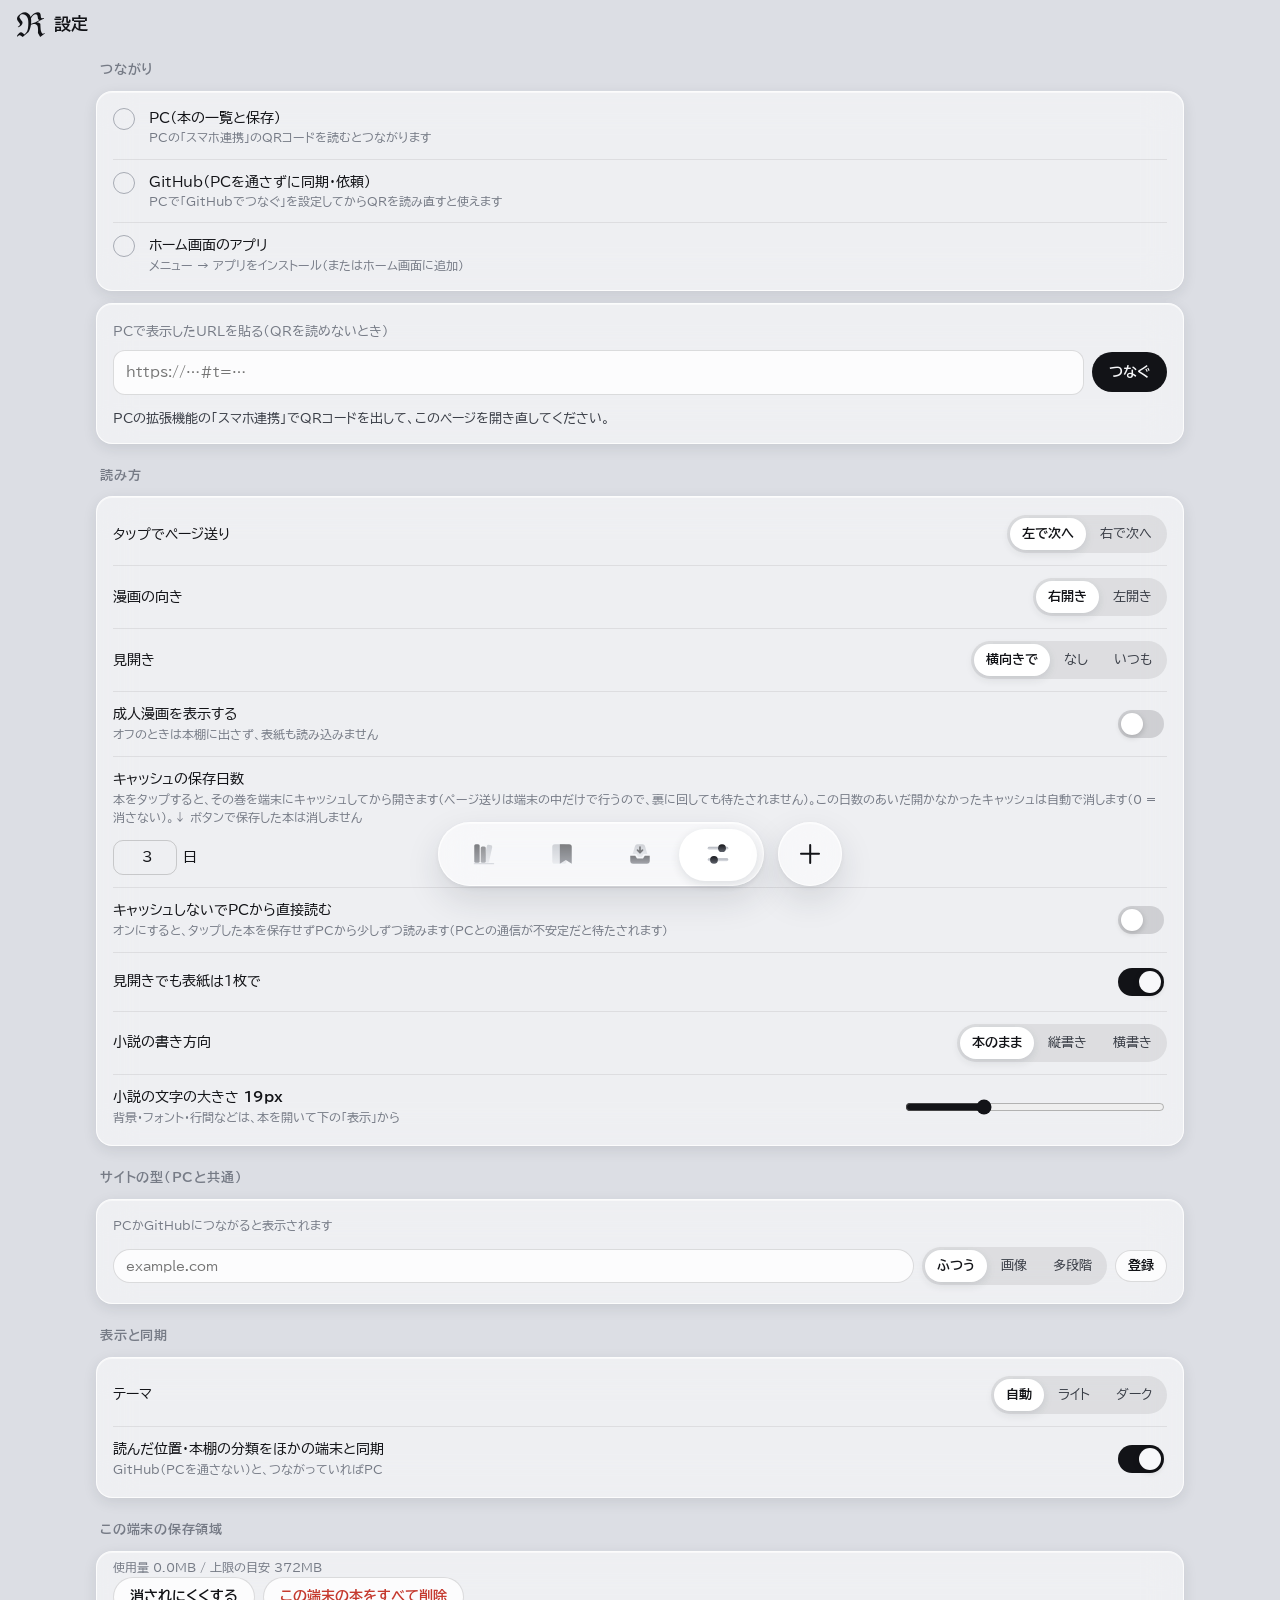
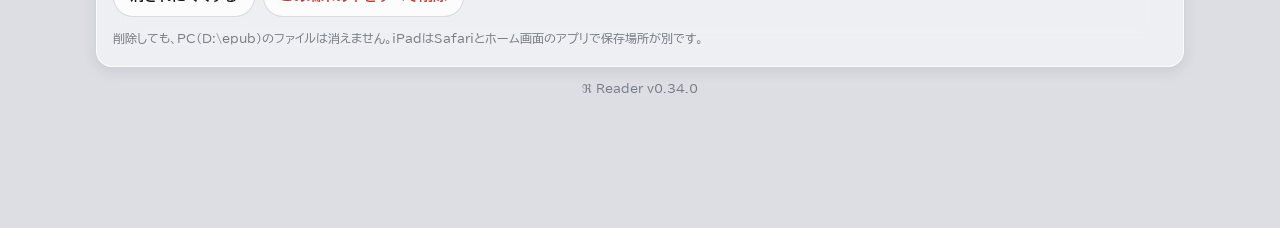
==== commit 1cec45da: "SID Reader 0.34.0: index.html" ====
--- a/index.html
+++ b/index.html
@@ -16,7 +16,7 @@
   <link rel="preconnect" href="https://fonts.googleapis.com">
   <link rel="preconnect" href="https://fonts.gstatic.com" crossorigin>
   <link rel="stylesheet" href="https://fonts.googleapis.com/css2?family=BIZ+UDPGothic:wght@400;700&display=swap">
-  <link rel="stylesheet" href="app.css?v=0.33.1">
+  <link rel="stylesheet" href="app.css?v=0.34.0">
 </head>
 <body>
   <svg width="0" height="0" style="position:absolute" aria-hidden="true">
@@ -272,6 +272,7 @@
       <img id="pgA" alt="" draggable="false">
       <img id="pgB" alt="" draggable="false">
     </div>
+    <div id="scrollView" class="scrollView hidden" aria-label="ページ（上下にスクロール）"></div>
     <iframe id="textFrame" class="textFrame hidden" title="本文" sandbox="allow-same-origin"></iframe>
     <div id="tapLayer" class="tapLayer"></div>
     <div id="rLoading" class="rLoading hidden"><span class="spin"></span></div>
@@ -285,6 +286,7 @@
       <div class="rTools">
         <button id="rSpread" class="rTool" type="button">見開き</button>
         <button id="rDir" class="rTool" type="button">右開き</button>
+        <button id="rFlow" class="rTool" type="button">めくる</button>
         <button id="rWm" class="rTool hidden" type="button">縦書き</button>
         <button id="rAa" class="rTool strong" type="button" aria-expanded="false"><svg><use href="#i-aa"/></svg><span>表示</span></button>
         <button id="rFull" class="rTool" type="button">全画面</button>
@@ -320,6 +322,10 @@
         <div class="rpRow"><span class="rpLbl">文字の太さ</span><div class="seg" id="rpWeight"><button data-v="300" type="button">細</button><button data-v="400" type="button">標準</button><button data-v="600" type="button">太</button></div></div>
         <label class="rpRow"><span class="rpLbl">両端そろえ</span><input id="rpJustify" type="checkbox" class="toggle"></label>
         <label class="rpRow"><span class="rpLbl">本のフォント・色を使わない</span><input id="rpOverride" type="checkbox" class="toggle"></label>
+      </div>
+      <div class="rpSec mangaOnly">
+        <div class="rpLbl">読み方</div>
+        <div class="seg wide" id="rpFlow"><button data-v="page" type="button">ページをめくる（左右・上下のスワイプ）</button><button data-v="scroll" type="button">縦につなげてスクロール</button></div>
       </div>
       <div class="rpSec mangaOnly">
         <div class="rpLbl">見開き</div>
@@ -349,6 +355,6 @@
     </div>
   </div>
   <div id="toast" class="toast glass hidden" role="status" aria-live="polite"></div>
-  <script src="app.js?v=0.33.1"></script>
+  <script src="app.js?v=0.34.0"></script>
 </body>
 </html>
--- a/app.css
+++ b/app.css
@@ -582,3 +582,12 @@
 .vol .act.cached { opacity: .8; outline: 1.5px dashed currentColor; outline-offset: -4px; }
 
 .dlOverlay .dlBox { position: fixed; top: calc(env(safe-area-inset-top) + 14px); left: 50%; transform: translateX(-50%); }
+
+/* v0.34: iPad（Safari・ホーム画面アプリ）は左上にウィンドウのボタン（閉じる等）が重なるので、上のバーを少し下げる */
+html.ipad { --safe-t: max(env(safe-area-inset-top, 0px), 32px); }
+/* v0.34: 漫画を縦につなげてスクロール */
+.scrollView { position: absolute; inset: 0; z-index: 1; overflow-y: auto; overflow-x: hidden; -webkit-overflow-scrolling: touch; touch-action: pan-y pinch-zoom; overscroll-behavior: contain; }
+.scrollView .sp { display: block; width: 100%; max-width: 980px; margin: 0 auto; aspect-ratio: 1 / 1.42; position: relative; }
+.scrollView .sp img { display: block; width: 100%; height: 100%; object-fit: contain; user-select: none; -webkit-user-select: none; -webkit-touch-callout: none; }
+.scrollView .sp:not(.ok)::after { content: attr(data-n); position: absolute; inset: 0; display: grid; place-items: center; color: var(--mute); font-size: 13px; }
+.reader.scrollMode .stage, .reader.scrollMode .tapLayer { display: none; }
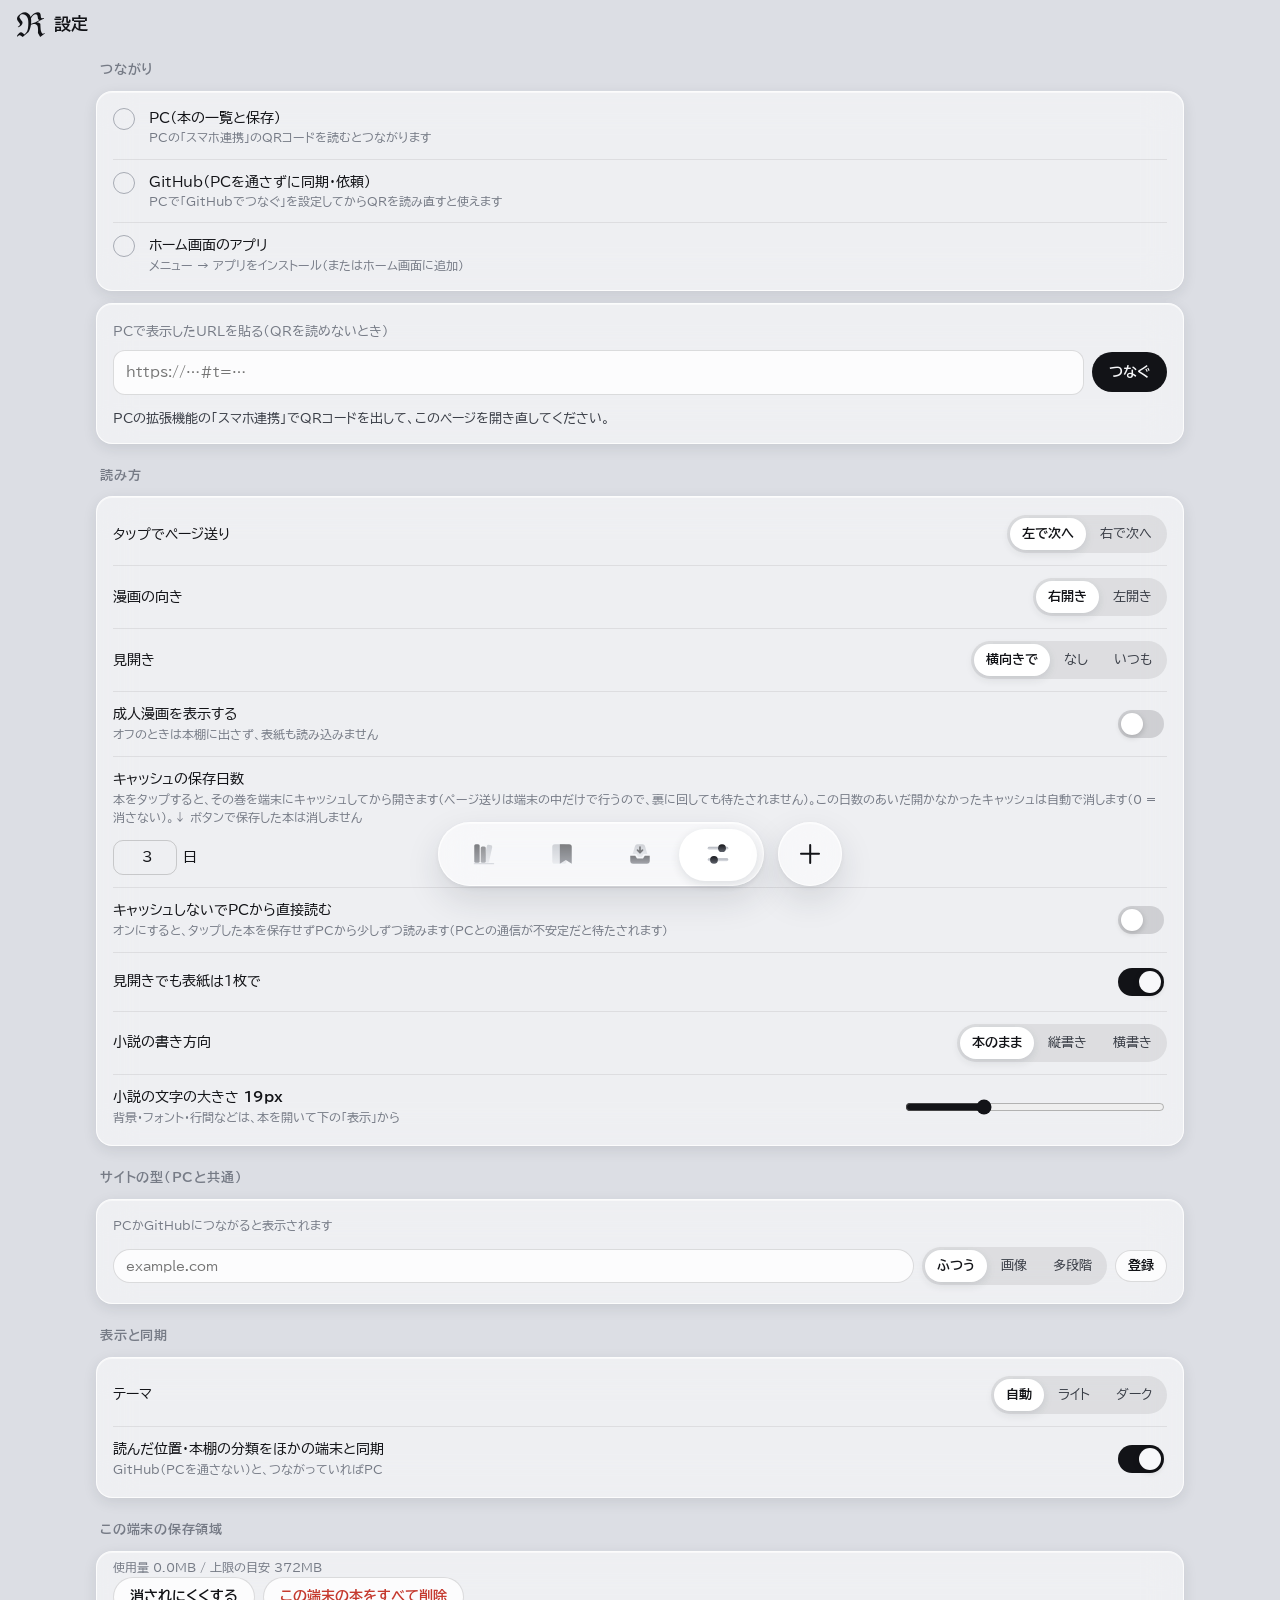
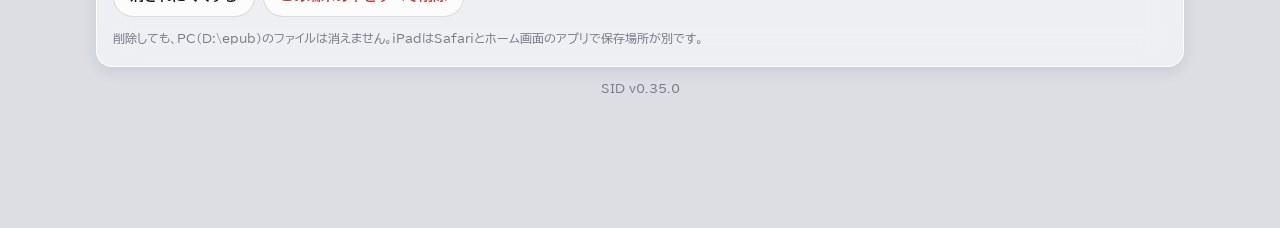
==== commit f8d596d8: "SID Reader 0.34.0: index.html" ====
--- a/index.html
+++ b/index.html
@@ -8,15 +8,15 @@
   <meta name="apple-mobile-web-app-capable" content="yes">
   <meta name="mobile-web-app-capable" content="yes">
   <meta name="apple-mobile-web-app-status-bar-style" content="default">
-  <meta name="apple-mobile-web-app-title" content="ℜ">
-  <title>ℜ Reader</title>
+  <meta name="apple-mobile-web-app-title" content="SID">
+  <title>SID</title>
   <link rel="manifest" href="manifest.webmanifest">
   <link rel="icon" href="icon.svg" type="image/svg+xml">
   <link rel="apple-touch-icon" href="icon-180.png">
   <link rel="preconnect" href="https://fonts.googleapis.com">
   <link rel="preconnect" href="https://fonts.gstatic.com" crossorigin>
   <link rel="stylesheet" href="https://fonts.googleapis.com/css2?family=BIZ+UDPGothic:wght@400;700&display=swap">
-  <link rel="stylesheet" href="app.css?v=0.34.0">
+  <link rel="stylesheet" href="app.css?v=0.35.0">
 </head>
 <body>
   <svg width="0" height="0" style="position:absolute" aria-hidden="true">
@@ -41,6 +41,10 @@
       <symbol id="i-x" viewBox="0 0 24 24"><path d="M6 6l12 12M18 6 6 18" stroke="currentColor" stroke-width="2.2" stroke-linecap="round"/></symbol>
       <symbol id="i-search" viewBox="0 0 24 24"><circle cx="10.5" cy="10.5" r="6" stroke="currentColor" stroke-width="2" fill="none"/><path d="m15 15 5 5" stroke="currentColor" stroke-width="2" stroke-linecap="round"/></symbol>
       <symbol id="i-up" viewBox="0 0 24 24"><path d="m6 14 6-6 6 6" stroke="currentColor" stroke-width="2.2" fill="none" stroke-linecap="round" stroke-linejoin="round"/></symbol>
+      <symbol id="i-toc" viewBox="0 0 24 24"><path d="M8 6.5h12M8 12h12M8 17.5h12" stroke="currentColor" stroke-width="2" fill="none" stroke-linecap="round"/><circle cx="4" cy="6.5" r="1.3" fill="currentColor"/><circle cx="4" cy="12" r="1.3" fill="currentColor"/><circle cx="4" cy="17.5" r="1.3" fill="currentColor"/></symbol>
+      <symbol id="i-more" viewBox="0 0 24 24"><circle cx="12" cy="5.2" r="2" fill="currentColor"/><circle cx="12" cy="12" r="2" fill="currentColor"/><circle cx="12" cy="18.8" r="2" fill="currentColor"/></symbol>
+      <symbol id="i-gear" viewBox="0 0 24 24"><path d="M12 8.6a3.4 3.4 0 1 0 0 6.8 3.4 3.4 0 0 0 0-6.8Z" stroke="currentColor" stroke-width="1.9" fill="none"/><path d="M19.4 13.5a7.7 7.7 0 0 0 0-3l2-1.6-2-3.4-2.4 1a7.6 7.6 0 0 0-2.6-1.5L14 2.5h-4l-.4 2.5A7.6 7.6 0 0 0 7 6.5l-2.4-1-2 3.4 2 1.6a7.7 7.7 0 0 0 0 3l-2 1.6 2 3.4 2.4-1a7.6 7.6 0 0 0 2.6 1.5l.4 2.5h4l.4-2.5a7.6 7.6 0 0 0 2.6-1.5l2.4 1 2-3.4z" stroke="currentColor" stroke-width="1.7" fill="none" stroke-linejoin="round"/></symbol>
+      <symbol id="i-full" viewBox="0 0 24 24"><path d="M4 9V4h5M20 9V4h-5M4 15v5h5M20 15v5h-5" stroke="currentColor" stroke-width="2" fill="none" stroke-linecap="round" stroke-linejoin="round"/></symbol>
       <symbol id="i-aa" viewBox="0 0 24 24"><path d="M3 18.5 8 5.5h1.6l5 13M4.9 14h7.8" stroke="currentColor" stroke-width="1.9" fill="none" stroke-linecap="round" stroke-linejoin="round"/><path d="M19 11.2c-2.2 0-3.4 1.2-3.4 2.9 0 1.6 1.1 2.6 2.7 2.6 1.1 0 1.9-.5 2.5-1.3v1.1M21 11.4v7" stroke="currentColor" stroke-width="1.7" fill="none" stroke-linecap="round"/></symbol>
       <symbol id="i-tag" viewBox="0 0 24 24"><path d="M3.5 12.3V4.8c0-.7.6-1.3 1.3-1.3h7.5l8.2 8.2a1.3 1.3 0 0 1 0 1.8l-7.3 7.3a1.3 1.3 0 0 1-1.8 0z" stroke="currentColor" stroke-width="1.8" fill="none" stroke-linejoin="round"/><circle cx="8.2" cy="8.2" r="1.6" fill="currentColor"/></symbol>
       <symbol id="i-dn" viewBox="0 0 24 24"><path d="m6 10 6 6 6-6" stroke="currentColor" stroke-width="2.2" fill="none" stroke-linecap="round" stroke-linejoin="round"/></symbol>
@@ -276,35 +280,57 @@
     <iframe id="textFrame" class="textFrame hidden" title="本文" sandbox="allow-same-origin"></iframe>
     <div id="tapLayer" class="tapLayer"></div>
     <div id="rLoading" class="rLoading hidden"><span class="spin"></span></div>
-    <div id="rTop" class="rbar rTop glass hidden">
-      <button id="rBack" class="iconBtn" type="button" aria-label="本棚へ"><svg><use href="#i-back"/></svg></button>
-      <div class="rTitle" id="rTitle"></div>
-      <div class="rPage" id="rPage"></div>
-    </div>
-    <div id="rBottom" class="rbar rBottom glass hidden">
-      <input id="rSlider" type="range" min="1" max="1" value="1" aria-label="ページ">
-      <div class="rTools">
+    <!-- v0.35: ReadEraのような上下のバー（色は ⋮ → メニューの色 で選べる） -->
+    <div id="rTop" class="rbar rTop hidden">
+      <button id="rBack" class="rIcon" type="button" aria-label="本棚へ"><svg><use href="#i-back"/></svg></button>
+      <div class="rHead">
+        <div class="rTitle" id="rTitle"></div>
+        <div class="rAuthor" id="rAuthor"></div>
+        <div class="rSection" id="rSection"></div>
+      </div>
+      <button id="rTocBtn" class="rIcon" type="button" aria-label="目次"><svg><use href="#i-toc"/></svg></button>
+      <button id="rAa" class="rIcon" type="button" aria-label="表示の設定" aria-expanded="false"><svg><use href="#i-more"/></svg></button>
+    </div>
+    <div id="rBottom" class="rbar rBottom hidden">
+      <div class="rTools mangaTools">
         <button id="rSpread" class="rTool" type="button">見開き</button>
         <button id="rDir" class="rTool" type="button">右開き</button>
         <button id="rFlow" class="rTool" type="button">めくる</button>
         <button id="rWm" class="rTool hidden" type="button">縦書き</button>
-        <button id="rAa" class="rTool strong" type="button" aria-expanded="false"><svg><use href="#i-aa"/></svg><span>表示</span></button>
-        <button id="rFull" class="rTool" type="button">全画面</button>
-      </div>
-    </div>
-    <!-- v0.24: 表示の設定（小説: 背景・フォント・文字の大きさ・行間・余白・書き方向 ／ 漫画: 見開き・向き・背景） -->
-    <div id="rPanel" class="rPanel glass hidden" role="dialog" aria-label="表示の設定">
-      <div class="rpSec textOnly">
-        <div class="rpLbl">背景</div>
-        <div class="swatches" id="rpBg"></div>
+        <button id="rFull" class="rTool" type="button" aria-label="全画面"><svg><use href="#i-full"/></svg></button>
+      </div>
+      <div class="rPage" id="rPage"></div>
+      <div class="rSlideWrap"><div class="rTicks" id="rTicks"></div><input id="rSlider" type="range" min="1" max="1" value="1" aria-label="ページ"></div>
+    </div>
+    <!-- v0.35: 目次 -->
+    <div id="rToc" class="rToc hidden" role="dialog" aria-label="目次">
+      <div class="rTocHead"><b>目次</b><button id="rTocClose" class="rIcon" type="button" aria-label="閉じる"><svg><use href="#i-x"/></svg></button></div>
+      <div id="rTocList" class="rTocList"></div>
+    </div>
+    <!-- 表示の設定（⋮）: 小説 = 書き方向・フォント・文字の大きさ・背景・メニューの色… ／ 漫画 = 読み方・見開き・向き・背景 -->
+    <div id="rPanel" class="rPanel hidden" role="dialog" aria-label="表示の設定">
+      <div class="rpTitle textOnly">小説の表示</div>
+      <div class="rpTitle mangaOnly">漫画の表示</div>
+      <div class="rpSec textOnly">
+        <div class="rpLbl">書き方向</div>
+        <div class="seg wide" id="rpWm"><button data-v="vertical" type="button">縦書き</button><button data-v="horizontal" type="button">横書き</button><button data-v="auto" type="button">本のまま</button></div>
+      </div>
+      <div class="rpSec textOnly">
+        <div class="rpRow"><span class="rpLbl">文字の大きさ</span><b id="rpSizeV"></b></div>
+        <div class="rpSlide"><button id="rpSizeDn" class="rpStep" type="button" aria-label="小さく">A−</button><input id="rpSize" type="range" min="12" max="40" step="1"><button id="rpSizeUp" class="rpStep big" type="button" aria-label="大きく">A＋</button></div>
       </div>
       <div class="rpSec textOnly">
         <div class="rpLbl">フォント</div>
         <div class="fontList" id="rpFont"></div>
-      </div>
-      <div class="rpSec textOnly">
-        <div class="rpRow"><span class="rpLbl">文字の大きさ</span><b id="rpSizeV"></b></div>
-        <div class="rpSlide"><span class="aS">A</span><input id="rpSize" type="range" min="12" max="36" step="1"><span class="aL">A</span></div>
+        <div class="rpNote" id="rpFontNote"></div>
+      </div>
+      <div class="rpSec textOnly">
+        <div class="rpLbl">背景の色</div>
+        <div class="swatches" id="rpBg"></div>
+      </div>
+      <div class="rpSec">
+        <div class="rpLbl">メニューの色</div>
+        <div class="swatches bars" id="rpBar"></div>
       </div>
       <div class="rpSec textOnly">
         <div class="rpRow"><span class="rpLbl">行間</span><b id="rpLhV"></b></div>
@@ -313,10 +339,6 @@
       <div class="rpSec textOnly">
         <div class="rpRow"><span class="rpLbl">余白</span><b id="rpPadV"></b></div>
         <input id="rpPad" type="range" min="0.3" max="2.4" step="0.1">
-      </div>
-      <div class="rpSec textOnly">
-        <div class="rpLbl">書き方向</div>
-        <div class="seg wide" id="rpWm"><button data-v="auto" type="button">本のまま</button><button data-v="vertical" type="button">縦書き</button><button data-v="horizontal" type="button">横書き</button></div>
       </div>
       <div class="rpSec textOnly">
         <div class="rpRow"><span class="rpLbl">文字の太さ</span><div class="seg" id="rpWeight"><button data-v="300" type="button">細</button><button data-v="400" type="button">標準</button><button data-v="600" type="button">太</button></div></div>
@@ -342,6 +364,9 @@
       <div class="rpSec">
         <div class="rpLbl">タップで次へ</div>
         <div class="seg wide" id="rpTap"><button data-v="left" type="button">左をタップ</button><button data-v="right" type="button">右をタップ</button></div>
+      </div>
+      <div class="rpSec">
+        <button id="rpFull" class="rpWide" type="button"><svg><use href="#i-full"/></svg>全画面</button>
       </div>
     </div>
   </div>
@@ -355,6 +380,6 @@
     </div>
   </div>
   <div id="toast" class="toast glass hidden" role="status" aria-live="polite"></div>
-  <script src="app.js?v=0.34.0"></script>
+  <script src="app.js?v=0.35.0"></script>
 </body>
 </html>
--- a/app.css
+++ b/app.css
@@ -374,7 +374,7 @@
 .stage img { max-width: 100%; max-height: 100%; object-fit: contain; user-select: none; -webkit-user-select: none; }
 .stage.spread img { max-width: 50%; }
 .stage.textMode { display: none; }
-.textFrame { position: absolute; inset: 0; width: 100%; height: 100%; border: 0; background: var(--paper); }
+.textFrame { position: absolute; left: 0; top: 0; width: 100%; height: 100%; border: 0; background: var(--paper); display: block; } /* v0.35: 幅・高さはJSで整数pxに固定（ずれ防止） */
 .tapLayer { position: absolute; inset: 0; z-index: 2; }
 .rLoading { position: fixed; left: 0; right: 0; top: calc(var(--safe-t, env(safe-area-inset-top)) + 14px); z-index: 70; display: flex; justify-content: center; pointer-events: none; }
 .rLoading .spin { background: var(--glass, rgba(127,127,127,.25)); box-shadow: 0 2px 10px rgba(0,0,0,.25); }
@@ -591,3 +591,76 @@
 .scrollView .sp img { display: block; width: 100%; height: 100%; object-fit: contain; user-select: none; -webkit-user-select: none; -webkit-touch-callout: none; }
 .scrollView .sp:not(.ok)::after { content: attr(data-n); position: absolute; inset: 0; display: grid; place-items: center; color: var(--mute); font-size: 13px; }
 .reader.scrollMode .stage, .reader.scrollMode .tapLayer { display: none; }
+
+/* ---------- v0.35: 読書画面のバー（ReadEra風。色は --rb で選べる） ---------- */
+.reader { --rb: #005c75; --rb2: #0a4a5e; --rbInk: #fff; --rbMute: rgba(255,255,255,.74); --rpBg: #3d3f42; --rpInk: #f1f2f4; --rpMute: rgba(241,242,244,.62); --rpLine: rgba(255,255,255,.1); --rpAcc: #39b5d6; }
+.rbar { left: 0; right: 0; border-radius: 0; animation: barIn .22s var(--ease); background: var(--rb); color: var(--rbInk); box-shadow: 0 2px 10px rgba(0,0,0,.22); }
+.reader:not(.glassBars) .rbar { -webkit-backdrop-filter: none; backdrop-filter: none; border: 0; }
+.rTop { top: 0; padding: calc(6px + var(--safe-t)) 6px 8px; display: grid; grid-template-columns: auto 1fr auto auto; gap: 2px; align-items: center; }
+.rHead { min-width: 0; padding: 0 6px; display: flex; flex-direction: column; gap: 1px; }
+.rTitle { font-size: 16px; font-weight: 700; line-height: 1.3; }
+.rAuthor, .rSection { font-size: 12.5px; color: var(--rbMute); white-space: nowrap; overflow: hidden; text-overflow: ellipsis; line-height: 1.35; }
+.rAuthor:empty, .rSection:empty { display: none; }
+.rIcon { width: 44px; height: 44px; border: 0; border-radius: 50%; background: transparent; color: inherit; display: grid; place-items: center; cursor: pointer; flex: none; }
+.rIcon svg { width: 24px; height: 24px; }
+.rIcon:active, .rIcon.on { background: rgba(255,255,255,.16); }
+.rBottom { bottom: 0; padding: 8px 14px calc(10px + var(--safe-b)); gap: 4px; }
+.rPage { text-align: center; font-size: 15px; font-weight: 600; color: var(--rbInk); padding: 2px 0 0; font-variant-numeric: tabular-nums; }
+.rSlideWrap { position: relative; height: 30px; }
+.rSlideWrap input[type=range] { position: absolute; inset: 0; width: 100%; height: 30px; margin: 0; background: transparent; accent-color: #4fc3e6; }
+.rTicks { position: absolute; left: 8px; right: 8px; top: 50%; height: 12px; transform: translateY(-50%); pointer-events: none; }
+.rTicks i { position: absolute; top: 0; width: 1px; height: 12px; background: rgba(255,255,255,.42); }
+
+.rTools { gap: 2px; }
+.rTool { color: var(--rbInk); height: 32px; padding: 0 12px; font-size: 12.5px; }
+.rTool:active, .rTool.strong { background: rgba(255,255,255,.14); }
+.rTool svg { width: 18px; height: 18px; }
+.reader.isText .mangaTools { display: none; }
+/* ガラス（以前の見た目）を選んだとき */
+.reader.glassBars .rbar { background: var(--glass-hi); color: var(--ink); -webkit-backdrop-filter: blur(22px) saturate(1.6); backdrop-filter: blur(22px) saturate(1.6); }
+.reader.glassBars { --rbInk: var(--ink); --rbMute: var(--mute); }
+.reader.glassBars .rTicks i { background: var(--line2); }
+.reader.glassBars .rSlideWrap input[type=range] { accent-color: var(--ink); }
+
+/* ⋮ の設定（右上に出す・ReadEraの濃いカード風） */
+.rPanel { top: calc(64px + var(--safe-t)); bottom: auto; right: 8px; width: min(380px, calc(100vw - 16px)); max-height: calc(100% - 92px - var(--safe-t) - var(--safe-b));
+  border-radius: 6px; padding: 4px 14px 8px; background: var(--rpBg); color: var(--rpInk); box-shadow: 0 10px 30px rgba(0,0,0,.4); transform-origin: 92% 0; animation: panelIn2 .22s var(--ease); }
+@keyframes panelIn2 { from { opacity: 0; transform: translateY(-6px) scale(.97); } }
+.reader.glassBars .rPanel { background: var(--glass-hi); color: var(--ink); --rpInk: var(--ink); --rpMute: var(--mute); --rpLine: var(--line); --rpAcc: var(--ink); border-radius: 20px; -webkit-backdrop-filter: blur(22px) saturate(1.6); backdrop-filter: blur(22px) saturate(1.6); }
+.rpTitle { color: var(--rpAcc); font-weight: 700; font-size: 13px; letter-spacing: .06em; text-align: center; padding: 10px 0 4px; }
+.rPanel .rpSec { border-bottom-color: var(--rpLine); padding: 10px 0; }
+.rPanel .rpLbl { color: var(--rpMute); }
+.rPanel .rpRow b { color: var(--rpInk); }
+.rPanel .seg { background: rgba(255,255,255,.08); }
+.reader.glassBars .rPanel .seg { background: var(--line); }
+.rPanel .seg button { color: var(--rpMute); }
+.rPanel .seg button.on { background: var(--rb); color: #fff; box-shadow: none; }
+.reader.glassBars .rPanel .seg button.on { background: var(--ind); color: var(--ink); box-shadow: var(--ind-shadow); }
+.rPanel input[type=range] { accent-color: var(--rpAcc); }
+.rpStep { flex: none; min-width: 44px; height: 34px; border-radius: 8px; border: 1px solid var(--rpLine); background: rgba(255,255,255,.06); color: var(--rpInk); font-size: 13px; cursor: pointer; }
+.rpStep.big { font-size: 17px; }
+.rPanel .fontBtn { background: rgba(255,255,255,.06); border-color: var(--rpLine); color: var(--rpInk); }
+.rPanel .fontBtn small { color: var(--rpMute); }
+.rPanel .fontBtn.on { border-color: var(--rpAcc); box-shadow: inset 0 0 0 1px var(--rpAcc); }
+.reader.glassBars .rPanel .fontBtn { background: var(--glass-in); border-color: var(--line2); }
+.fontBtn .dl { font-size: 9.5px; color: var(--rpMute); }
+.rpNote { font-size: 11px; color: var(--rpMute); line-height: 1.5; }
+.rPanel .sw { color: var(--rpInk); }
+.rPanel .sw small { color: var(--rpMute); }
+.rPanel .sw.on span { box-shadow: 0 0 0 2px var(--rpBg), 0 0 0 4px var(--rpAcc); }
+.swatches.bars .sw span { border-radius: 10px; width: 40px; height: 28px; font-size: 0; }
+.rpWide { width: 100%; height: 40px; border: 1px solid var(--rpLine); border-radius: 8px; background: rgba(255,255,255,.06); color: var(--rpInk); display: flex; align-items: center; justify-content: center; gap: 8px; font-size: 13px; cursor: pointer; }
+.rpWide svg { width: 18px; height: 18px; }
+
+/* 目次 */
+.rToc { position: absolute; z-index: 7; left: 0; top: 0; bottom: 0; width: min(420px, 88vw); background: var(--rpBg); color: var(--rpInk); display: flex; flex-direction: column;
+  box-shadow: 6px 0 30px rgba(0,0,0,.35); animation: tocIn .22s var(--ease); padding-top: var(--safe-t); }
+@keyframes tocIn { from { transform: translateX(-24px); opacity: 0; } }
+.reader.glassBars .rToc { background: var(--glass-hi); color: var(--ink); -webkit-backdrop-filter: blur(22px) saturate(1.6); backdrop-filter: blur(22px) saturate(1.6); }
+.rTocHead { display: flex; align-items: center; justify-content: space-between; padding: 6px 6px 6px 16px; background: var(--rb); color: var(--rbInk); }
+.rTocHead b { font-size: 16px; }
+.rTocList { flex: 1; overflow-y: auto; overscroll-behavior: contain; padding: 4px 0 calc(12px + var(--safe-b)); }
+.rTocList button { display: block; width: 100%; text-align: left; border: 0; background: transparent; color: inherit; padding: 11px 16px; font-size: 14px; line-height: 1.45; cursor: pointer; border-bottom: 1px solid var(--rpLine); }
+.rTocList button.sub { padding-left: 32px; font-size: 13px; }
+.rTocList button.cur { color: var(--rpAcc); font-weight: 700; }
+.rTocList .empty { padding: 20px 16px; color: var(--rpMute); font-size: 13px; }
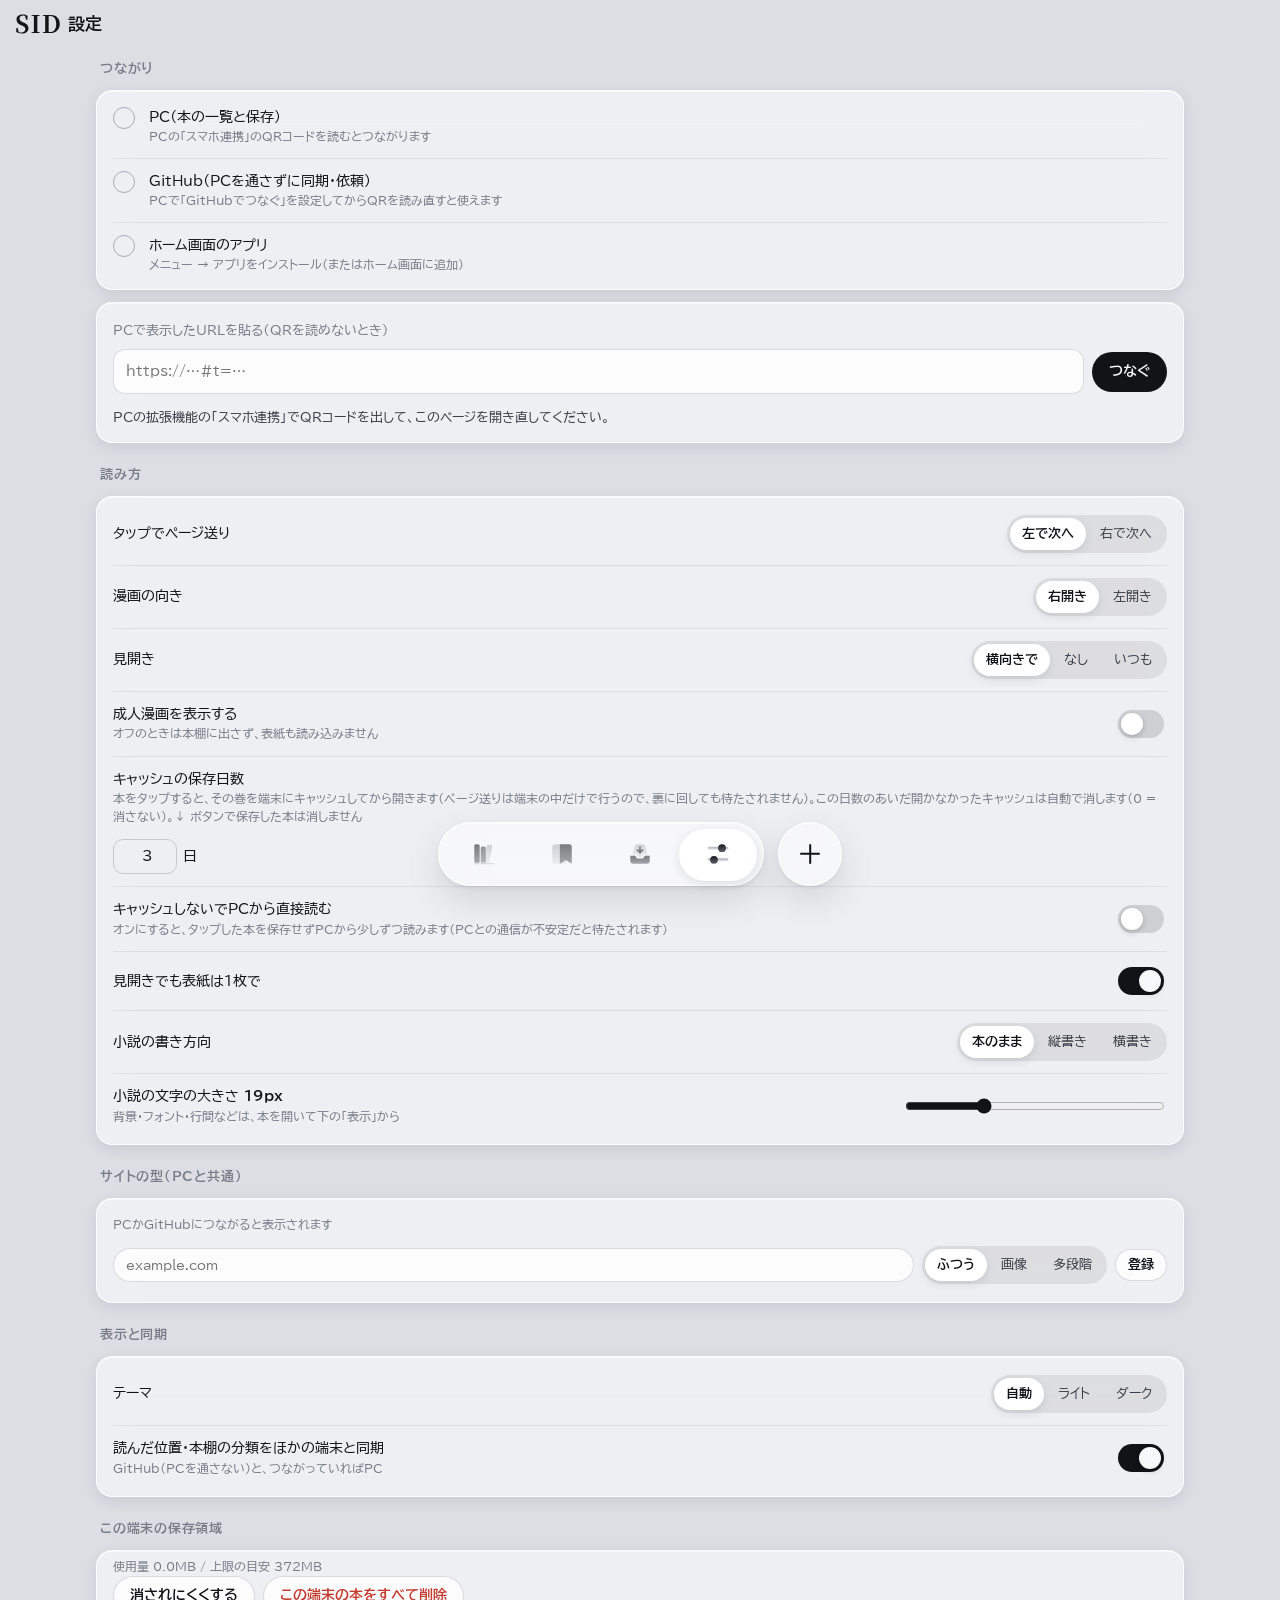
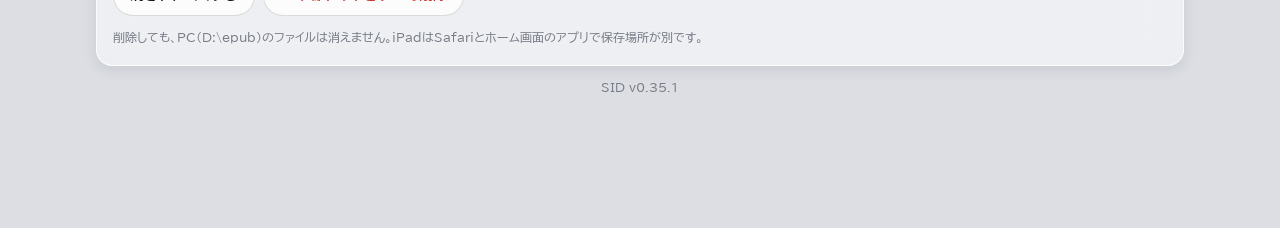
==== commit cb4bc3d5: "SID Reader 0.34.0: index.html" ====
--- a/index.html
+++ b/index.html
@@ -16,14 +16,14 @@
   <link rel="preconnect" href="https://fonts.googleapis.com">
   <link rel="preconnect" href="https://fonts.gstatic.com" crossorigin>
   <link rel="stylesheet" href="https://fonts.googleapis.com/css2?family=BIZ+UDPGothic:wght@400;700&display=swap">
-  <link rel="stylesheet" href="app.css?v=0.35.0">
+  <link rel="stylesheet" href="app.css?v=0.35.1">
 </head>
 <body>
   <svg width="0" height="0" style="position:absolute" aria-hidden="true">
     <defs>
       <linearGradient id="gInk" x1="0" y1="0" x2="0" y2="1"><stop offset="0" style="stop-color:var(--ico-a)"/><stop offset="1" style="stop-color:var(--ico-b)"/></linearGradient>
       <linearGradient id="gSoft" x1="0" y1="0" x2="0" y2="1"><stop offset="0" style="stop-color:var(--ico-c)"/><stop offset="1" style="stop-color:var(--ico-d)"/></linearGradient>
-      <symbol id="mark" viewBox="0 -40 860 760"><path transform="translate(0 686) scale(1 -1)" fill="currentColor" d="M676 463 547 388C502 381 453 359 432 348C435 382 435 418 435 451C435 464 431 507 430 512C452 550 471 576 496 600C513 618 540 628 565 628C583 628 599 617 607 601C616 585 622 567 623 548C625 523 632 486 639 479C649 469 663 464 676 463ZM826 74V90C806 82 772 69 767 69C755 69 748 81 741 91C729 111 721 132 714 154C705 181 701 285 698 351C672 373 647 388 596 388C631 416 684 445 719 463C746 477 777 493 806 504L799 517C787 515 774 513 761 513C722 513 717 527 714 541C710 558 711 575 709 591C706 615 702 642 687 660C673 677 651 686 629 686C569 686 516 654 474 612C456 594 438 573 422 553L418 548C409 573 397 597 382 615C352 652 309 686 263 686C170 686 104 624 80 600C52 572 29 542 29 502C29 464 47 440 70 412L101 369C107 361 114 352 114 342C114 327 109 315 99 303C86 287 68 271 50 261L65 250C97 266 134 287 156 312C174 332 188 355 188 384C188 394 181 411 175 422C165 439 146 462 135 476C120 493 99 524 99 536C99 558 101 578 117 593C140 616 156 623 196 623C243 623 288 590 314 551C353 494 354 414 354 367C354 320 350 274 344 228C339 197 334 166 320 138C301 100 273 72 238 48C224 63 210 76 192 89C178 99 156 106 144 106C121 106 104 92 88 78C61 55 43 25 27 0L38 -16C56 8 80 26 111 26C132 26 170 -5 192 -27C247 19 304 74 360 119C389 163 404 206 416 257C421 279 425 302 428 324C455 332 497 343 520 343C549 343 582 329 603 308C615 296 632 277 632 179C632 150 630 121 629 90L693 -27Z"/></symbol>
+      <symbol id="mark" viewBox="42 -769 1812 798"><path fill="currentColor" d="M277 19C453 19 555 -68 555 -198C555 -307 503 -366 352 -432L302 -454C229 -486 187 -525 187 -596C187 -675 249 -719 338 -719C368 -719 391 -715 415 -704L458 -547H511L518 -703C466 -739 400 -759 322 -759C171 -759 63 -686 63 -555C63 -441 131 -375 260 -318L306 -298C396 -259 426 -223 426 -154C426 -70 366 -22 264 -22C221 -22 189 -27 154 -42L111 -205H58L52 -41C108 -4 195 19 277 19ZM682 -708 777 -699C779 -597 779 -496 779 -394V-346C779 -243 779 -141 777 -42L682 -33V0H1017V-33L923 -42C921 -143 921 -245 921 -347V-394C921 -497 921 -599 923 -699L1017 -708V-741H682ZM1148 -708 1243 -699C1244 -597 1244 -496 1244 -390V-359C1244 -245 1244 -142 1243 -42L1148 -33V0H1449C1695 0 1844 -141 1844 -372C1844 -602 1704 -741 1466 -741H1148ZM1388 -36C1387 -139 1387 -244 1387 -359V-390C1387 -498 1387 -602 1388 -704H1451C1607 -704 1698 -588 1698 -370C1698 -161 1607 -36 1445 -36Z"/></symbol>
       <symbol id="i-shelf" viewBox="0 0 24 24"><rect x="13.2" y="3.6" width="5" height="16.4" rx="1.4" transform="rotate(12 15.7 11.8)" fill="url(#gSoft)"/><rect x="3" y="3" width="5" height="17" rx="1.4" fill="url(#gInk)"/><rect x="9" y="5" width="4.6" height="15" rx="1.4" fill="url(#gInk)" opacity=".82"/><rect x="2.5" y="20.2" width="19" height="1.6" rx=".8" fill="url(#gSoft)"/></symbol>
       <symbol id="i-cont" viewBox="0 0 24 24"><rect x="3" y="3" width="13" height="18" rx="2.4" fill="url(#gSoft)"/><path d="M10 3h8.6A2.4 2.4 0 0 1 21 5.4V21l-5.5-3.4L10 21z" fill="url(#gInk)"/></symbol>
       <symbol id="i-req" viewBox="0 0 24 24"><path d="M3 13.5h4.6l1.6 2.7h5.6l1.6-2.7H21v4.8A2.7 2.7 0 0 1 18.3 21H5.7A2.7 2.7 0 0 1 3 18.3z" fill="url(#gInk)"/><path d="M5.2 12 7.4 4.6A2.3 2.3 0 0 1 9.6 3h4.8a2.3 2.3 0 0 1 2.2 1.6l2.2 7.4h-3.5l-1.6 2.7h-3.4L8.7 12z" fill="url(#gSoft)"/><path d="M12 5.6v5.2m-2.3-2.3L12 10.8l2.3-2.3" style="stroke:var(--ico-a)" stroke-width="1.6" fill="none" stroke-linecap="round" stroke-linejoin="round"/></symbol>
@@ -380,6 +380,6 @@
     </div>
   </div>
   <div id="toast" class="toast glass hidden" role="status" aria-live="polite"></div>
-  <script src="app.js?v=0.35.0"></script>
+  <script src="app.js?v=0.35.1"></script>
 </body>
 </html>
--- a/app.css
+++ b/app.css
@@ -54,7 +54,7 @@
 }
 
 * { box-sizing: border-box; -webkit-tap-highlight-color: transparent; }
-html { background: var(--bg2); }
+html { background: var(--bg2); -webkit-text-size-adjust: 100%; text-size-adjust: 100%; overflow-x: hidden; overflow-x: clip; } /* v0.35.1: 横にはみ出して画面が大きくならないように */
 body {
   margin: 0; min-height: 100vh; color: var(--ink); background: var(--bg2);
   font: 14px/1.6 var(--font); font-feature-settings: "palt" 1;
@@ -101,13 +101,14 @@
 }
 .topbar.scrolled::before { opacity: .92; }
 .brand { display: flex; align-items: center; gap: 8px; font-weight: 700; font-size: 17px; letter-spacing: .02em; min-width: 0; }
-.brand .mark { width: 30px; height: 28px; color: var(--ink); }
+.brand .mark { width: 44px; height: 20px; color: var(--ink); flex: none; }   /* v0.35.1: ロゴは「SID」 */
 .search {
   margin-left: auto; display: flex; align-items: center; gap: 6px; height: 38px; padding: 0 12px;
   border-radius: 999px; width: min(320px, 46vw); box-shadow: var(--shadow-s), inset 0 1px 0 var(--glass-in);
 }
 .search svg { width: 16px; height: 16px; color: var(--mute); }
-.search input { border: 0; outline: 0; background: transparent; width: 100%; min-width: 0; font-size: 13.5px; }
+.search input { border: 0; outline: 0; background: transparent; flex: 1 1 0; width: 0; min-width: 0; font-size: 13.5px; padding: 0; margin: 0; -webkit-appearance: none; appearance: none; }
+.search { min-width: 0; overflow: hidden; } /* v0.35.1: 入力欄が枠の外へはみ出し、スマホで本棚だけ縮小表示→「続き」で大きく見える原因だった */
 .search input::-webkit-search-cancel-button { filter: grayscale(1); }
 
 main { max-width: 1120px; margin: 0 auto; padding: 4px 16px 0; }
@@ -167,7 +168,10 @@
 
 /* ---------- 続き・保存済み ---------- */
 .contList { display: grid; grid-template-columns: repeat(auto-fill, minmax(280px, 1fr)); gap: 12px; }
-.contItem { all: unset; cursor: pointer; display: grid; grid-template-columns: 62px 1fr; gap: 12px; align-items: center; padding: 10px; border-radius: var(--r); }
+.contItem { all: unset; box-sizing: border-box; cursor: pointer; display: grid; grid-template-columns: 62px minmax(0, 1fr); gap: 12px; align-items: center; padding: 10px; border-radius: var(--r); min-width: 0; max-width: 100%; }
+.contItem > div { min-width: 0; }
+.contList { grid-template-columns: repeat(auto-fill, minmax(min(280px, 100%), 1fr)); }
+.savedRow { grid-template-columns: 38px minmax(0, 1fr) auto; }
 .contItem .cv { border-radius: 8px; }
 .contItem .t { font-weight: 700; font-size: 13.5px; line-height: 1.35; display: -webkit-box; -webkit-line-clamp: 2; -webkit-box-orient: vertical; overflow: hidden; }
 .contItem .s { font-size: 11.5px; color: var(--mute); margin: 2px 0 7px; white-space: nowrap; overflow: hidden; text-overflow: ellipsis; }
@@ -251,7 +255,7 @@
 .dock.hide { transform: translateY(140%); opacity: 0; }
 .pill {
   position: relative; display: flex; align-items: center; height: 64px; padding: 6px; border-radius: 999px;
-  transition: transform .45s var(--spring), opacity .25s var(--ease), filter .3s;
+  transition: transform .45s var(--spring), opacity .25s var(--ease);
   transform-origin: 70% 100%;
 }
 .tab {
@@ -278,14 +282,14 @@
 .plus::after { transform: translate(-50%, -50%) rotate(90deg); }
 .dock.open .plus { transform: rotate(135deg); }
 .dock.open .fab { background: var(--glass-hi); }
-.dock.open .pill { transform: scale(.82) translateY(10px); opacity: 0; filter: blur(6px); pointer-events: none; }
+.dock.open .pill { transform: scale(.82) translateY(10px); opacity: 0; pointer-events: none; }
 .fabMenu {
   position: absolute; right: calc(100% + 14px); bottom: 0; width: min(330px, calc(100vw - 112px));
   display: grid; grid-template-columns: repeat(3, 1fr); gap: 8px; padding: 10px; border-radius: 26px;
-  transform-origin: 100% 100%; transform: scale(.35) translate(30%, 10%); opacity: 0; pointer-events: none; filter: blur(8px);
-  transition: transform .5s var(--spring), opacity .25s var(--ease), filter .35s var(--ease);
-}
-.dock.open .fabMenu { transform: none; opacity: 1; pointer-events: auto; filter: none; }
+  transform-origin: 100% 100%; transform: scale(.35) translate(30%, 10%); opacity: 0; pointer-events: none;
+  transition: transform .5s var(--spring), opacity .25s var(--ease);
+}
+.dock.open .fabMenu { transform: none; opacity: 1; pointer-events: auto; }
 .fabMenu button {
   border: 0; border-radius: 17px; background: var(--tile); display: flex; flex-direction: column; align-items: center; justify-content: center; gap: 6px;
   height: 76px; cursor: pointer; font-size: 11.5px; color: var(--ink); box-shadow: inset 0 1px 0 var(--glass-in);
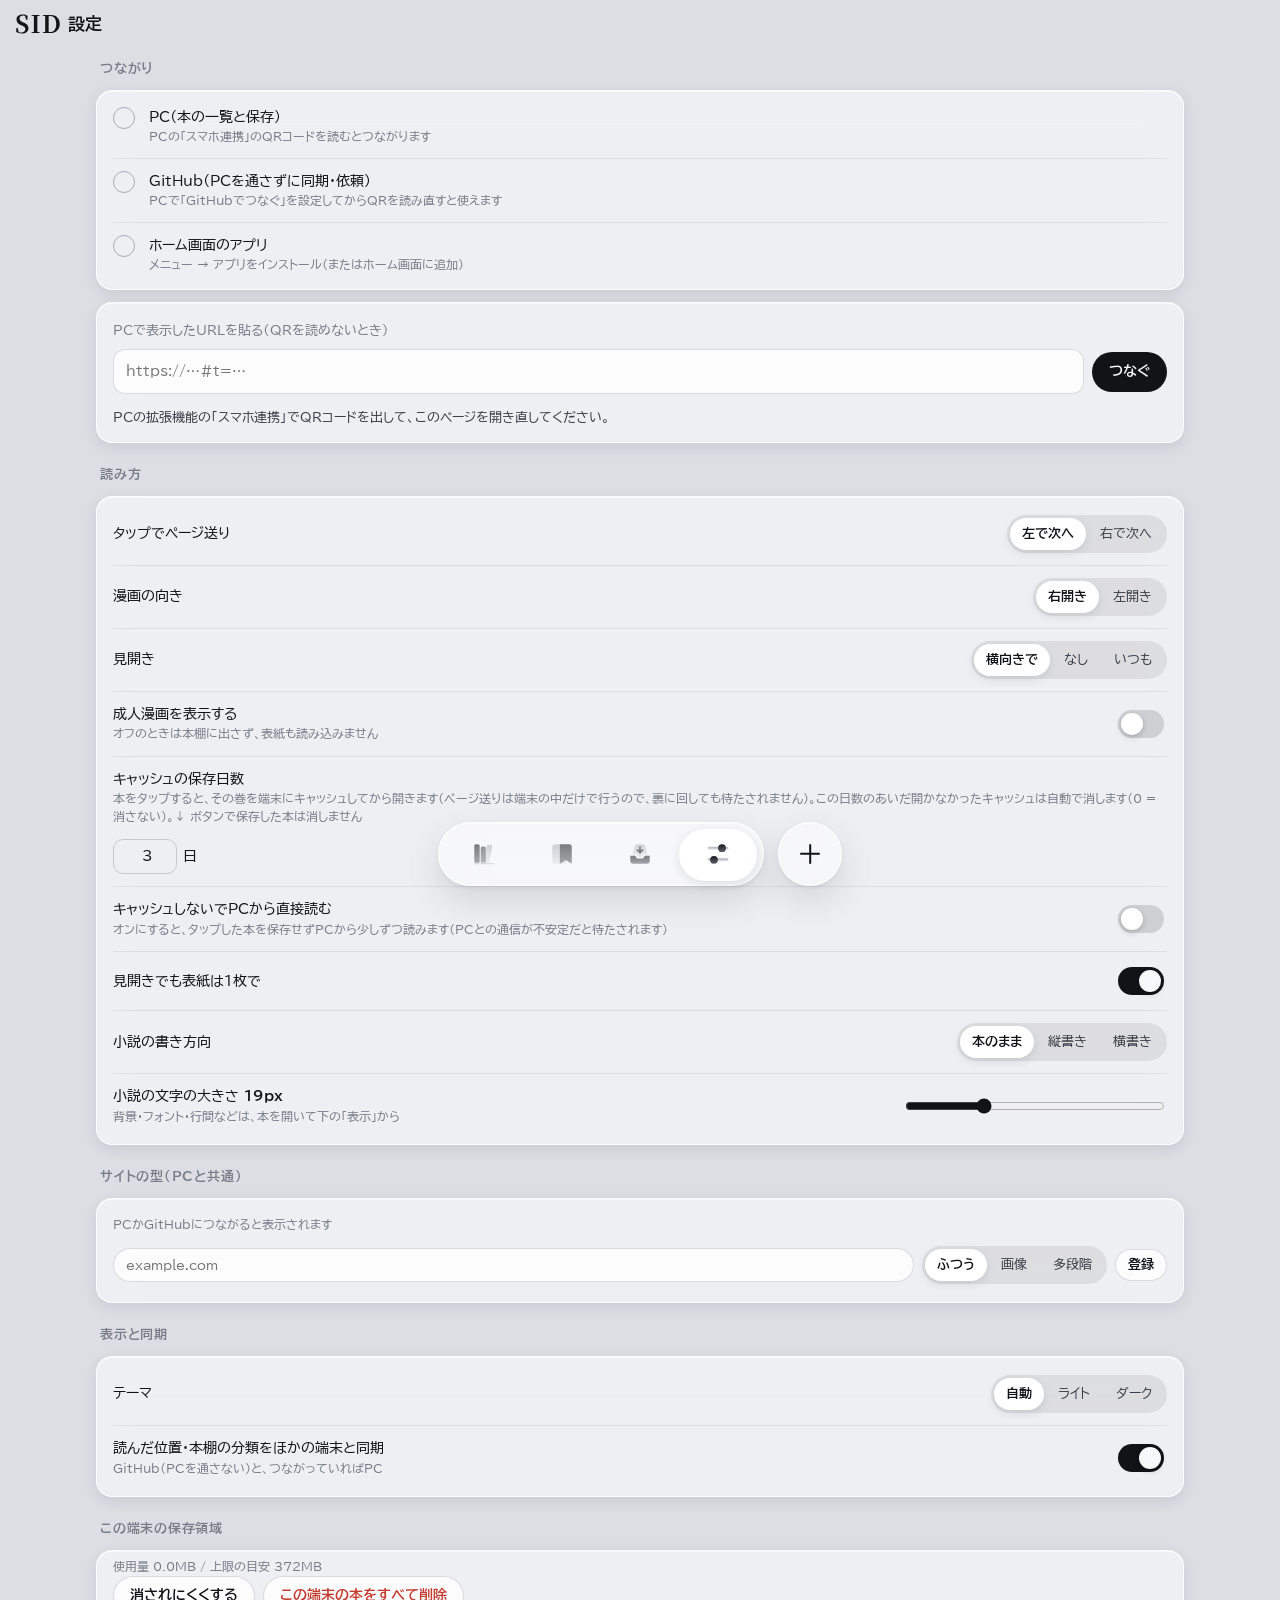
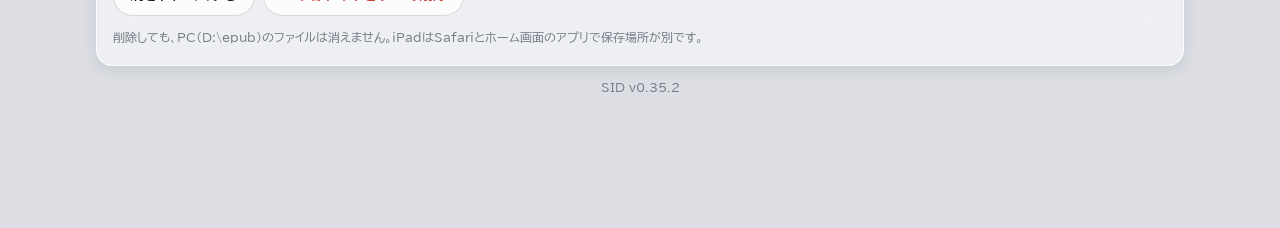
==== commit 2007977b: "SID Reader 0.34.0: index.html" ====
--- a/index.html
+++ b/index.html
@@ -16,7 +16,7 @@
   <link rel="preconnect" href="https://fonts.googleapis.com">
   <link rel="preconnect" href="https://fonts.gstatic.com" crossorigin>
   <link rel="stylesheet" href="https://fonts.googleapis.com/css2?family=BIZ+UDPGothic:wght@400;700&display=swap">
-  <link rel="stylesheet" href="app.css?v=0.35.1">
+  <link rel="stylesheet" href="app.css?v=0.35.2">
 </head>
 <body>
   <svg width="0" height="0" style="position:absolute" aria-hidden="true">
@@ -380,6 +380,6 @@
     </div>
   </div>
   <div id="toast" class="toast glass hidden" role="status" aria-live="polite"></div>
-  <script src="app.js?v=0.35.1"></script>
+  <script src="app.js?v=0.35.2"></script>
 </body>
 </html>
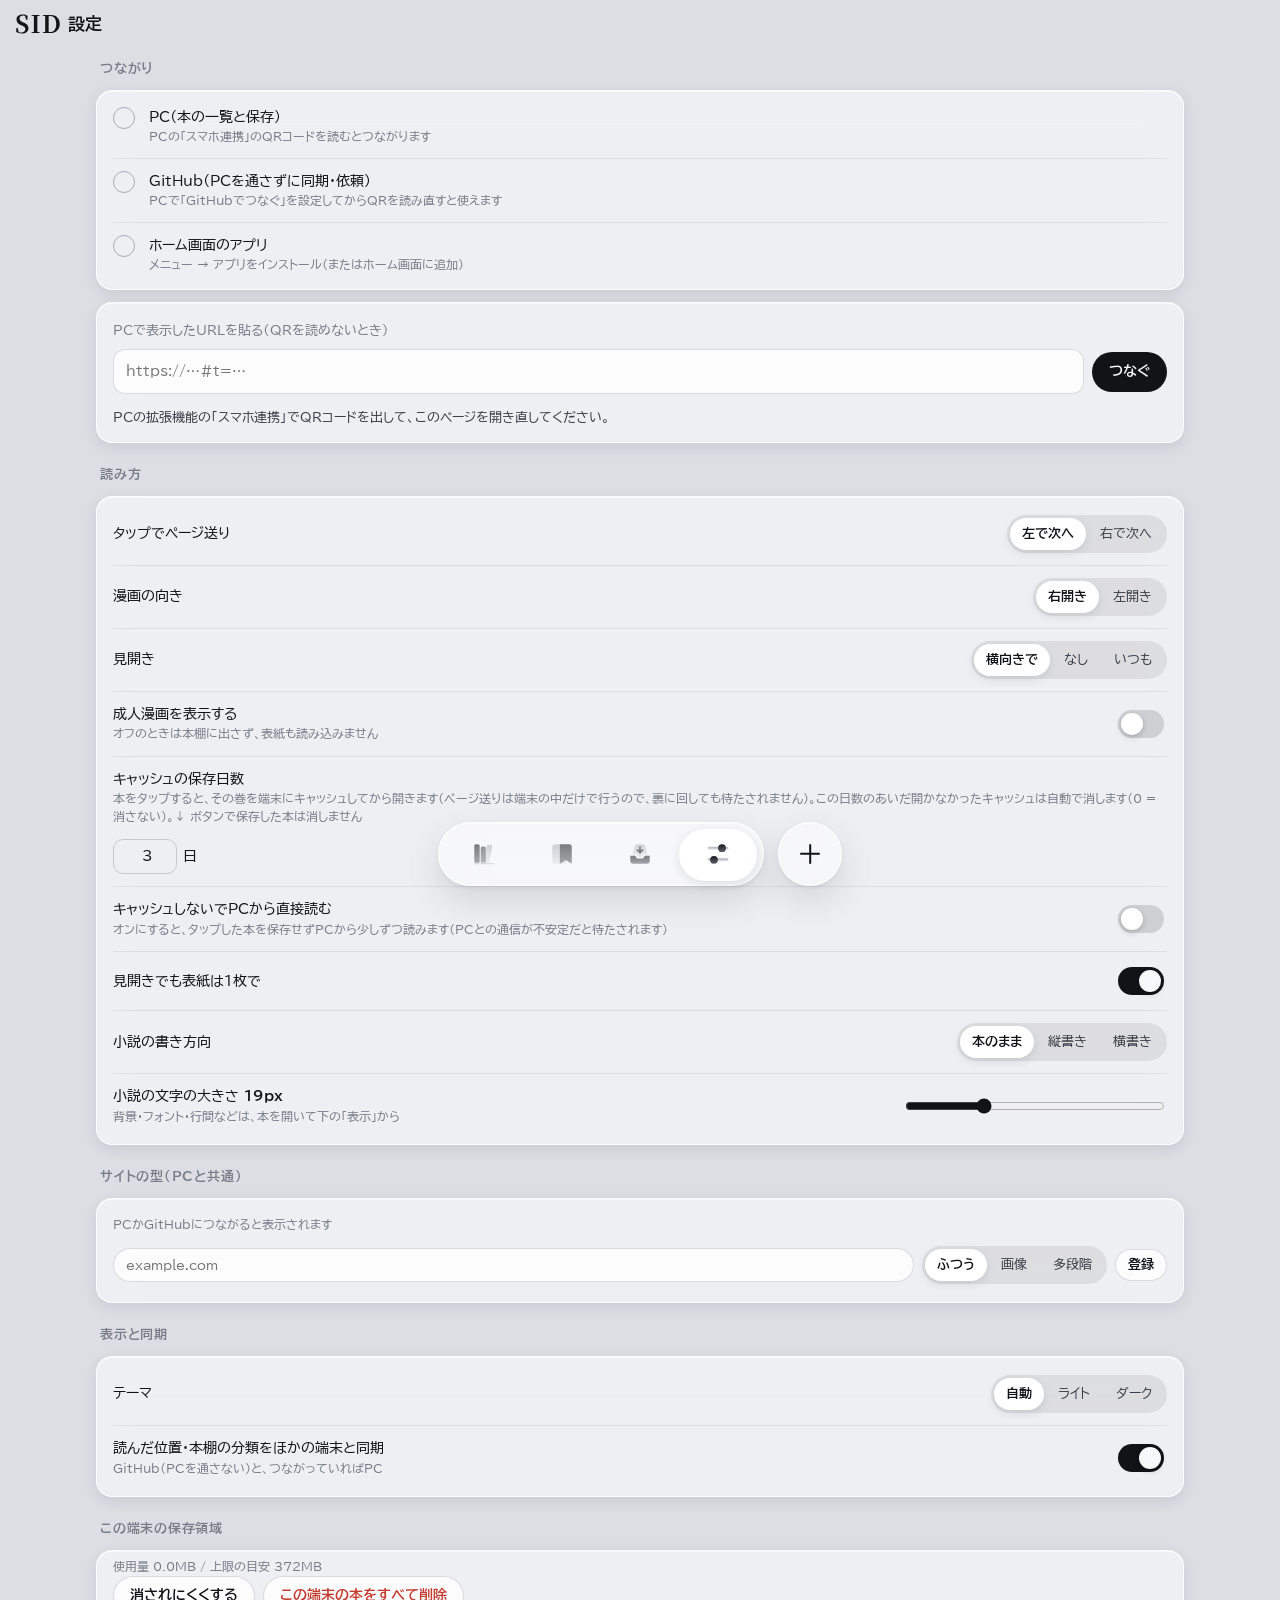
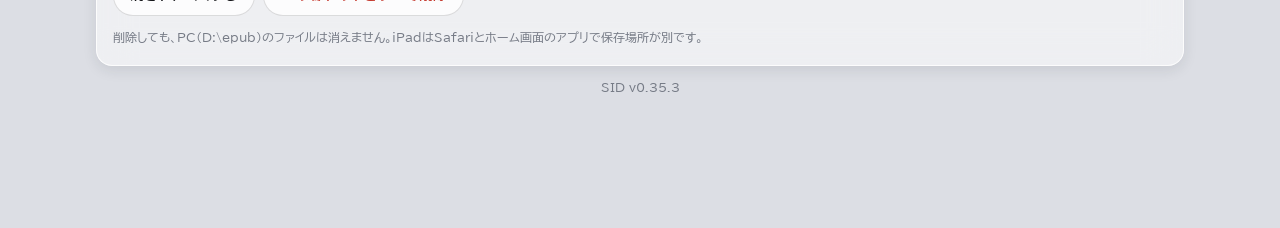
==== commit 9e61a95c: "SID Reader 0.34.0: index.html" ====
--- a/index.html
+++ b/index.html
@@ -16,7 +16,7 @@
   <link rel="preconnect" href="https://fonts.googleapis.com">
   <link rel="preconnect" href="https://fonts.gstatic.com" crossorigin>
   <link rel="stylesheet" href="https://fonts.googleapis.com/css2?family=BIZ+UDPGothic:wght@400;700&display=swap">
-  <link rel="stylesheet" href="app.css?v=0.35.2">
+  <link rel="stylesheet" href="app.css?v=0.35.3">
 </head>
 <body>
   <svg width="0" height="0" style="position:absolute" aria-hidden="true">
@@ -380,6 +380,6 @@
     </div>
   </div>
   <div id="toast" class="toast glass hidden" role="status" aria-live="polite"></div>
-  <script src="app.js?v=0.35.2"></script>
+  <script src="app.js?v=0.35.3"></script>
 </body>
 </html>
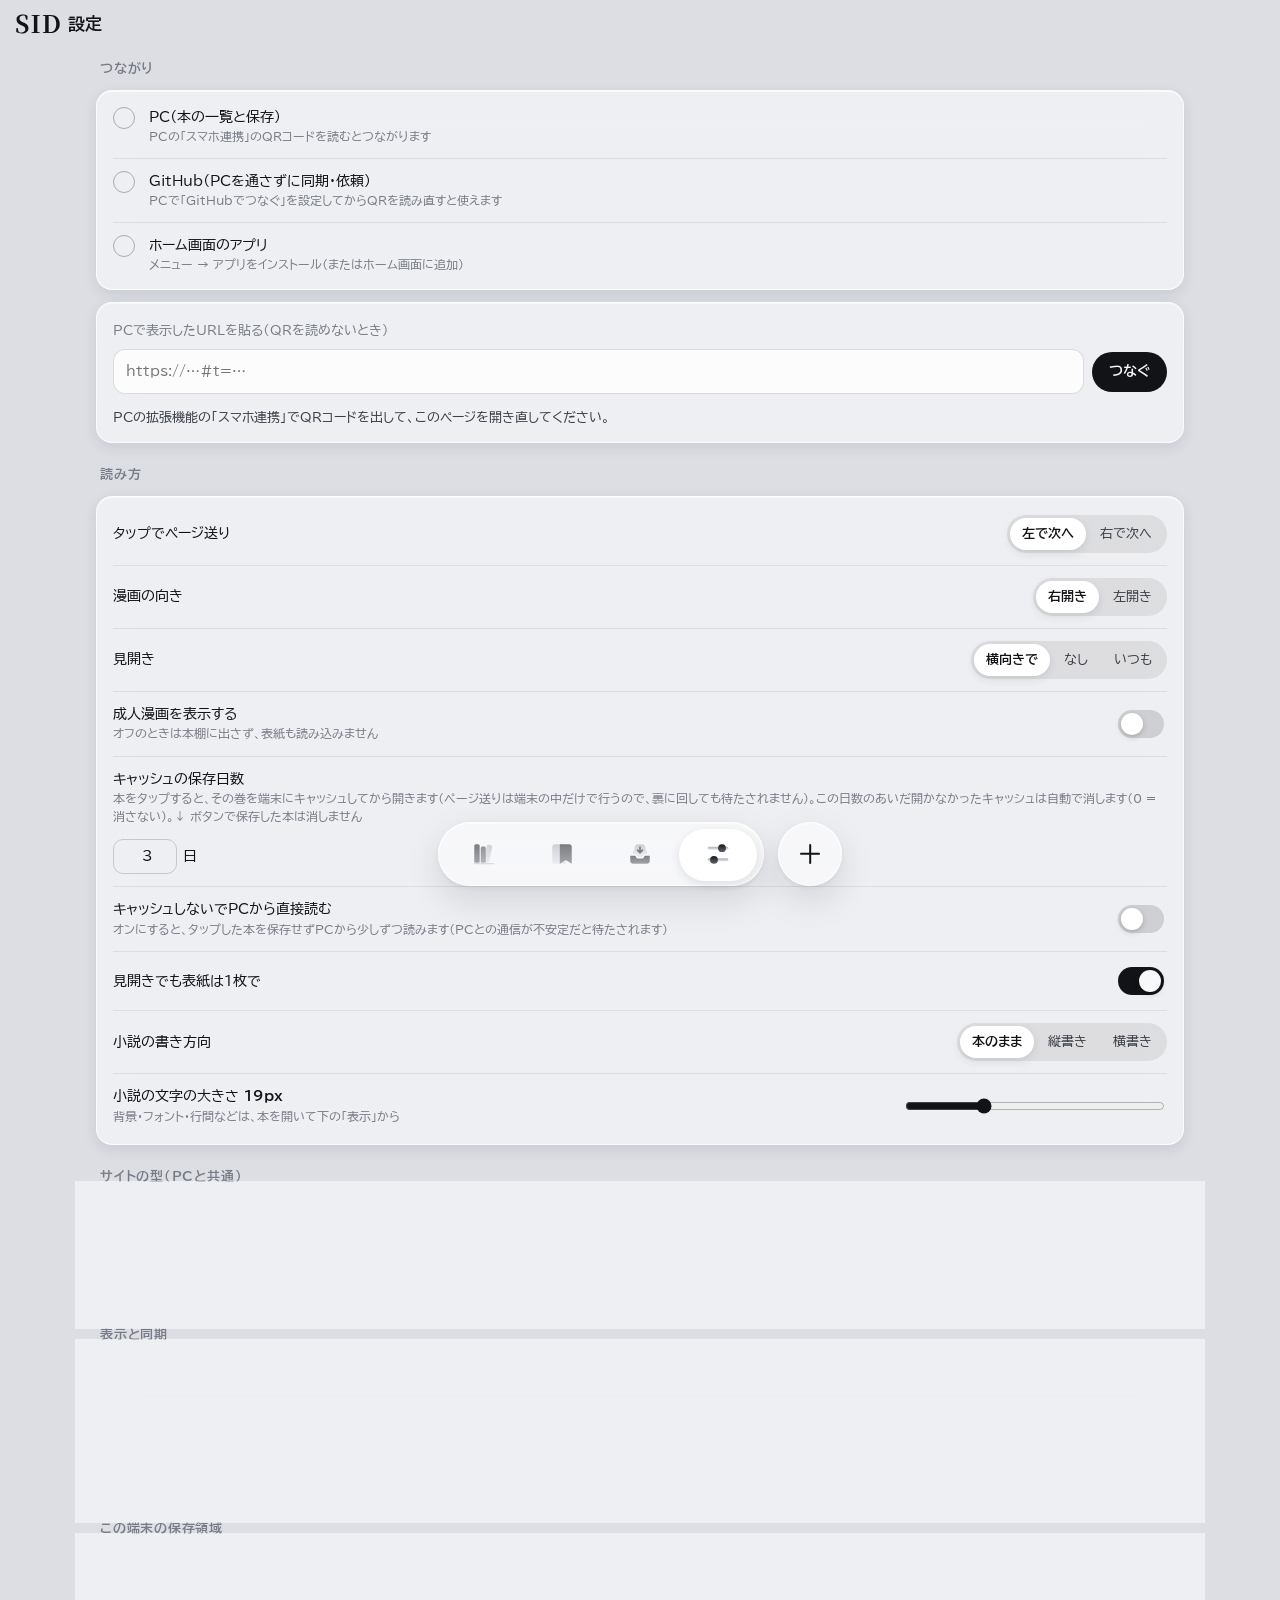
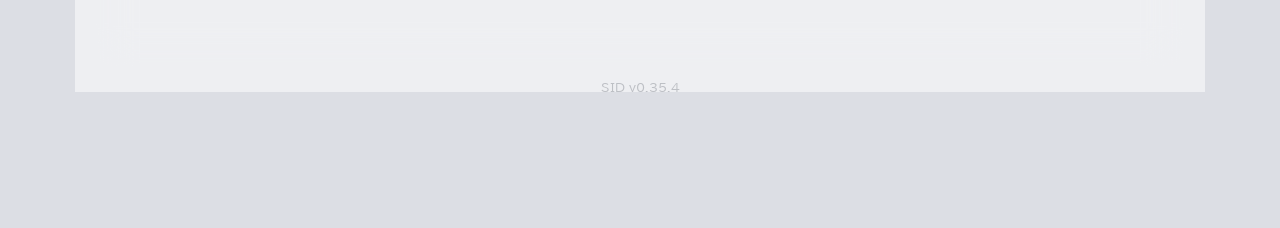
==== commit 1fb17694: "SID Reader 0.34.0: index.html" ====
--- a/index.html
+++ b/index.html
@@ -16,7 +16,7 @@
   <link rel="preconnect" href="https://fonts.googleapis.com">
   <link rel="preconnect" href="https://fonts.gstatic.com" crossorigin>
   <link rel="stylesheet" href="https://fonts.googleapis.com/css2?family=BIZ+UDPGothic:wght@400;700&display=swap">
-  <link rel="stylesheet" href="app.css?v=0.35.3">
+  <link rel="stylesheet" href="app.css?v=0.35.4">
 </head>
 <body>
   <svg width="0" height="0" style="position:absolute" aria-hidden="true">
@@ -320,6 +320,10 @@
         <div class="rpSlide"><button id="rpSizeDn" class="rpStep" type="button" aria-label="小さく">A−</button><input id="rpSize" type="range" min="12" max="40" step="1"><button id="rpSizeUp" class="rpStep big" type="button" aria-label="大きく">A＋</button></div>
       </div>
       <div class="rpSec textOnly">
+        <div class="rpRow"><span class="rpLbl">文字の太さ</span><b id="rpThickV"></b></div>
+        <div class="rpSlide"><button id="rpThickDn" class="rpStep" type="button" aria-label="細く">細</button><input id="rpThick" type="range" min="0" max="8" step="1"><button id="rpThickUp" class="rpStep big" type="button" aria-label="太く"><b>太</b></button></div>
+      </div>
+      <div class="rpSec textOnly">
         <div class="rpLbl">フォント</div>
         <div class="fontList" id="rpFont"></div>
         <div class="rpNote" id="rpFontNote"></div>
@@ -341,7 +345,6 @@
         <input id="rpPad" type="range" min="0.3" max="2.4" step="0.1">
       </div>
       <div class="rpSec textOnly">
-        <div class="rpRow"><span class="rpLbl">文字の太さ</span><div class="seg" id="rpWeight"><button data-v="300" type="button">細</button><button data-v="400" type="button">標準</button><button data-v="600" type="button">太</button></div></div>
         <label class="rpRow"><span class="rpLbl">両端そろえ</span><input id="rpJustify" type="checkbox" class="toggle"></label>
         <label class="rpRow"><span class="rpLbl">本のフォント・色を使わない</span><input id="rpOverride" type="checkbox" class="toggle"></label>
       </div>
@@ -380,6 +383,6 @@
     </div>
   </div>
   <div id="toast" class="toast glass hidden" role="status" aria-live="polite"></div>
-  <script src="app.js?v=0.35.3"></script>
+  <script src="app.js?v=0.35.4"></script>
 </body>
 </html>
